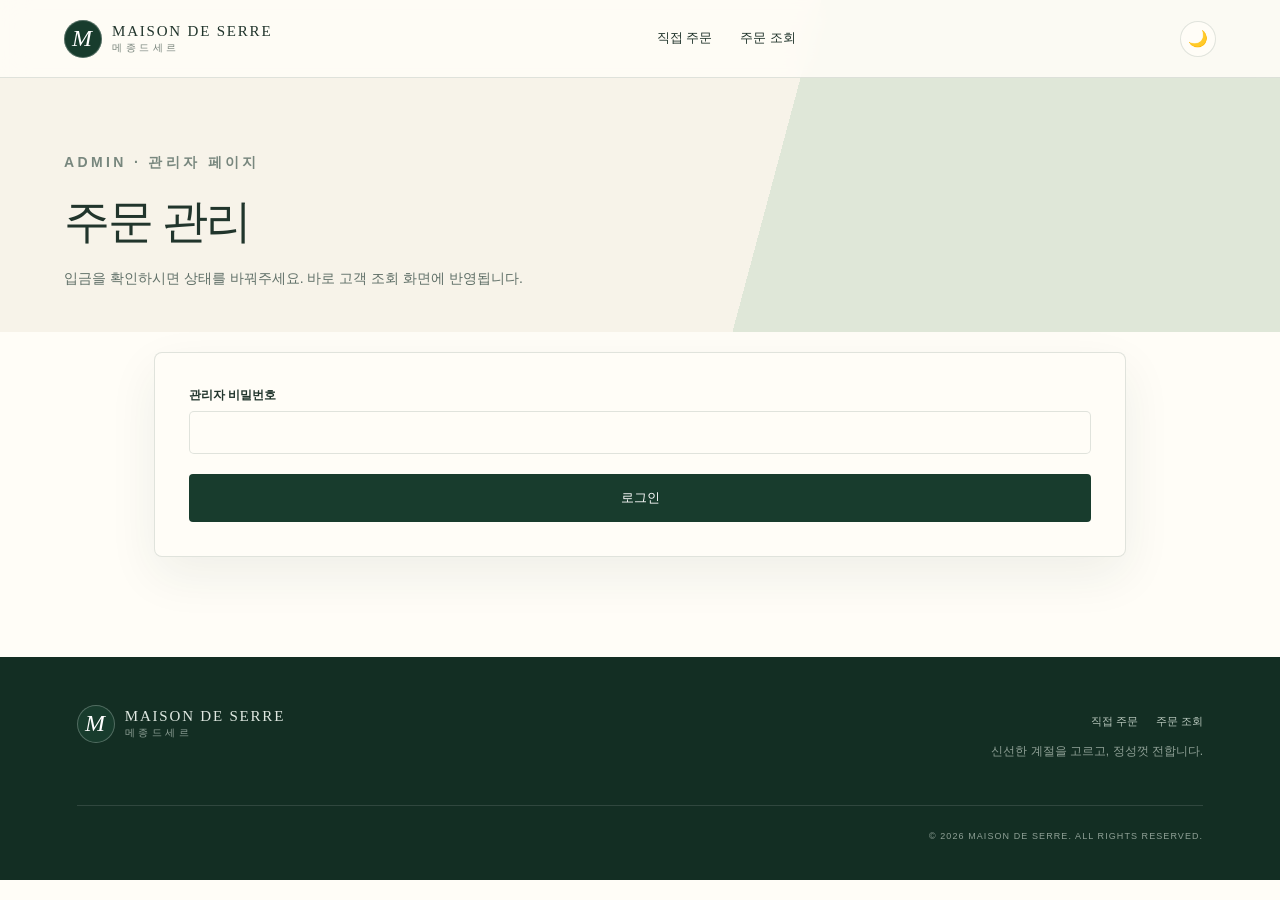
==== admin.html @ 2d1bb1ee "Add a password-gated admin page for managing order status admin.html lists every order (via a new do" ====
<!DOCTYPE html>
<html lang="ko">
<head>
  <meta charset="UTF-8">
  <meta name="viewport" content="width=device-width, initial-scale=1.0">
  <meta name="robots" content="noindex, nofollow">
  <title>관리자 | 메종드세르</title>
  <link rel="icon" href="data:image/svg+xml,%3Csvg xmlns='http://www.w3.org/2000/svg' viewBox='0 0 100 100'%3E%3Ctext y='.9em' font-size='90'%3E%F0%9F%8D%91%3C/text%3E%3C/svg%3E">
  <link rel="stylesheet" href="./assets/site.css">
</head>
<body>
  <header class="header"><a class="brand" href="index.html#top"><span class="brand-mark">M</span><span>MAISON DE SERRE<small>메종드세르</small></span></a><nav><a href="order.html">직접 주문</a><a href="order-status.html">주문 조회</a></nav><div class="header-actions"><button class="theme-toggle" id="themeToggle" type="button" aria-label="다크 모드로 전환">🌙</button></div></header>
  <main>
    <section class="status-hero"><p class="eyebrow">ADMIN · 관리자 페이지</p><h1>주문 관리</h1><p>입금을 확인하시면 상태를 바꿔주세요. 바로 고객 조회 화면에 반영됩니다.</p></section>
    <section class="status-section admin-section">
      <form class="status-lookup" id="loginForm">
        <label>관리자 비밀번호<input type="password" id="adminKeyInput" autocomplete="current-password" required></label>
        <button class="button primary" type="submit">로그인</button>
        <p class="order-note error" id="loginNote" role="status" hidden></p>
      </form>
      <div id="adminPanel" hidden>
        <div class="admin-toolbar">
          <button class="order-address-btn" id="refreshBtn" type="button">새로고침</button>
          <button class="order-address-btn" id="logoutBtn" type="button">로그아웃</button>
        </div>
        <div class="admin-table-wrap">
          <table class="admin-table" id="adminTable">
            <thead>
              <tr><th>접수일시</th><th>이름</th><th>전화번호</th><th>주소</th><th>상품</th><th>개수</th><th>금액</th><th>수정요청</th><th>상태</th></tr>
            </thead>
            <tbody id="adminTableBody"></tbody>
          </table>
        </div>
        <p class="status-empty" id="adminEmpty" hidden>주문 내역이 없습니다.</p>
      </div>
    </section>
  </main>
  <footer><div class="brand footer-brand"><span class="brand-mark">M</span><span>MAISON DE SERRE<small>메종드세르</small></span></div><div class="footer-links"><a href="order.html">직접 주문</a><a href="order-status.html">주문 조회</a></div><p>신선한 계절을 고르고, 정성껏 전합니다.</p><p class="copyright">© 2026 MAISON DE SERRE. ALL RIGHTS RESERVED.</p></footer>
  <script>
    (function(){
      var root=document.documentElement;
      var btn=document.getElementById('themeToggle');
      function apply(t){
        root.setAttribute('data-theme',t);
        btn.textContent=t==='dark'?'☀️':'🌙';
        btn.setAttribute('aria-label',t==='dark'?'라이트 모드로 전환':'다크 모드로 전환');
      }
      var stored=localStorage.getItem('theme');
      apply(stored||(window.matchMedia('(prefers-color-scheme: dark)').matches?'dark':'light'));
      btn.addEventListener('click',function(){
        var next=root.getAttribute('data-theme')==='dark'?'light':'dark';
        apply(next);
        localStorage.setItem('theme',next);
      });
    })();
  </script>
  <script>
    (function(){
      // Same Apps Script Web App URL used in order.html / order-status.html.
      var ORDER_ENDPOINT = 'https://script.google.com/macros/s/AKfycbw3GxiK6mw8ClBBweyKeqZsYfm7SttKzeIUCmV22exVeSqWo-wij96Mv7oxLW0koYdm/exec';
      var STORAGE_KEY = 'maisondeserre_admin_key';
      var STATUS_OPTIONS = ['입금대기','입금확인','취소'];

      var loginForm=document.getElementById('loginForm');
      var adminKeyInput=document.getElementById('adminKeyInput');
      var loginNote=document.getElementById('loginNote');
      var adminPanel=document.getElementById('adminPanel');
      var tableBody=document.getElementById('adminTableBody');
      var emptyMsg=document.getElementById('adminEmpty');
      var refreshBtn=document.getElementById('refreshBtn');
      var logoutBtn=document.getElementById('logoutBtn');

      var adminKey=localStorage.getItem(STORAGE_KEY)||'';

      function won(n){return '₩'+Number(n||0).toLocaleString('ko-KR');}

      function showLogin(message){
        adminPanel.hidden=true;
        loginForm.hidden=false;
        if(message){loginNote.hidden=false;loginNote.textContent=message;}else{loginNote.hidden=true;}
      }

      function showPanel(){
        loginForm.hidden=true;
        adminPanel.hidden=false;
      }

      function buildRow(order){
        var tr=document.createElement('tr');
        [order.timestamp,order.name,order.phone,order.address,order.product,order.quantity+'개',won(order.totalPrice)].forEach(function(text){
          var td=document.createElement('td');
          td.textContent=text;
          tr.appendChild(td);
        });

        var noteTd=document.createElement('td');
        noteTd.className='admin-note';
        noteTd.textContent=order.note||'-';
        tr.appendChild(noteTd);

        var statusTd=document.createElement('td');
        var wrap=document.createElement('div');
        wrap.className='admin-status-cell';
        var select=document.createElement('select');
        STATUS_OPTIONS.forEach(function(s){
          var opt=document.createElement('option');
          opt.value=s;opt.textContent=s;
          if(s===order.status)opt.selected=true;
          select.appendChild(opt);
        });
        var msg=document.createElement('span');
        msg.className='admin-status-msg';

        select.addEventListener('change',function(){
          var newStatus=select.value;
          var previous=order.status;
          select.disabled=true;
          msg.textContent='';
          fetch(ORDER_ENDPOINT,{
            method:'POST',
            headers:{'Content-Type':'text/plain;charset=utf-8'},
            body:JSON.stringify({action:'updateStatus',orderId:order.orderId,status:newStatus,adminKey:adminKey})
          })
            .then(function(res){return res.json().catch(function(){return {ok:res.ok};});})
            .then(function(result){
              if(result&&result.ok!==false){
                order.status=newStatus;
                msg.className='admin-status-msg';
                msg.textContent='변경됨';
              }else{
                select.value=previous;
                msg.className='admin-status-msg error';
                msg.textContent='실패';
              }
            })
            .catch(function(){
              select.value=previous;
              msg.className='admin-status-msg error';
              msg.textContent='실패';
            })
            .finally(function(){select.disabled=false;});
        });

        wrap.appendChild(select);
        wrap.appendChild(msg);
        statusTd.appendChild(wrap);
        tr.appendChild(statusTd);

        return tr;
      }

      function renderOrders(orders){
        tableBody.innerHTML='';
        if(!orders||!orders.length){emptyMsg.hidden=false;return;}
        emptyMsg.hidden=true;
        orders.forEach(function(order){tableBody.appendChild(buildRow(order));});
      }

      function loadOrders(){
        fetch(ORDER_ENDPOINT+'?adminKey='+encodeURIComponent(adminKey))
          .then(function(res){return res.json();})
          .then(function(result){
            if(result&&result.ok){
              localStorage.setItem(STORAGE_KEY,adminKey);
              showPanel();
              renderOrders(result.orders||[]);
            }else{
              localStorage.removeItem(STORAGE_KEY);
              showLogin('비밀번호가 올바르지 않습니다.');
            }
          })
          .catch(function(){
            showLogin('불러오기에 실패했습니다. 잠시 후 다시 시도해주세요.');
          });
      }

      loginForm.addEventListener('submit',function(e){
        e.preventDefault();
        adminKey=adminKeyInput.value.trim();
        if(!adminKey)return;
        loadOrders();
      });

      refreshBtn.addEventListener('click',loadOrders);

      logoutBtn.addEventListener('click',function(){
        adminKey='';
        localStorage.removeItem(STORAGE_KEY);
        adminKeyInput.value='';
        showLogin();
      });

      if(!ORDER_ENDPOINT||ORDER_ENDPOINT.indexOf('REPLACE_WITH')===0){
        showLogin('관리자 페이지 연동이 아직 설정되지 않았습니다.');
        return;
      }

      if(adminKey){
        loadOrders();
      }
    })();
  </script>
</body>
</html>
---- assets/site.css ----
:root{--green:#183c2d;--green-fg:#183c2d;--cream:#f7f3e9;--paper:#fffdf7;--ink:#21352c;--hero-accent:#dfe7d8;--hero-glow:#ffffffa3;--season-bg:#f4f0e5;--contact-bg:#dfe6d9;--border:#183c2d22;color-scheme:light}[data-theme="dark"]{--green:#2f5b44;--green-fg:#8ad1a4;--cream:#20302a;--paper:#15201a;--ink:#e7ede8;--hero-accent:#20302a;--hero-glow:#ffffff12;--season-bg:#1b2a22;--contact-bg:#1e2e26;--border:#8ad1a433;color-scheme:dark}*{box-sizing:border-box}html{scroll-behavior:smooth}body{margin:0;background:var(--paper);color:var(--ink);font-family:"Pretendard","Noto Sans KR",Arial,sans-serif;transition:background-color .3s,color .3s}a{color:inherit;text-decoration:none}.header{height:92px;padding:0 5vw;display:flex;align-items:center;justify-content:space-between;border-bottom:1px solid var(--border);position:absolute;inset:0 0 auto;z-index:10}.brand{display:flex;align-items:center;gap:12px;font:15px Georgia,serif;letter-spacing:.12em}.brand small{display:block;font:500 10px/1.5 Arial;letter-spacing:.35em;color:#758279}.brand-mark{width:42px;height:42px;border:1px solid var(--green-fg);border-radius:50%;display:grid;place-items:center;font:italic 24px Georgia}.header nav{display:flex;gap:38px;font-size:13px}.header nav a{border-bottom:1px solid transparent;padding:10px 0}.header nav a:hover{border-color:var(--green-fg)}.header-actions{display:flex;align-items:center;gap:18px}.nav-cta{border:1px solid var(--green-fg);padding:12px 22px;font-size:12px}.theme-toggle{width:40px;height:40px;border:1px solid var(--green-fg);border-radius:50%;background:transparent;display:grid;place-items:center;font-size:16px;line-height:1;cursor:pointer;color:var(--ink);transition:transform .25s}.theme-toggle:hover{transform:rotate(15deg)}.hero{min-height:780px;padding:150px 5vw 70px;display:grid;grid-template-columns:1.08fr .92fr;background:linear-gradient(100deg,var(--cream) 0 59%,var(--hero-accent) 59%)}.hero-copy{align-self:center;padding-left:5vw;max-width:700px}.eyebrow{font-size:11px;letter-spacing:.24em;font-weight:700;color:#78877e}.hero h1{font:500 clamp(38px,4.2vw,62px)/1.18 Georgia,"Noto Serif KR",serif;letter-spacing:-.055em;margin:23px 0 28px}@media(min-width:901px){.hero h1{white-space:nowrap}}.hero h1 em{color:var(--green-fg);font-weight:400}.hero-desc{font-size:16px;line-height:1.85;color:#607068;max-width:540px}.hero-actions{display:flex;align-items:flex-start;gap:28px;margin-top:40px}.cta-group{display:flex;flex-direction:column;gap:9px}.cta-caption{margin:0;font-family:'Gaegu',cursive;font-size:14px;color:#e2703a;display:inline-flex;align-items:center;gap:5px}.cta-arrow{display:inline-block;animation:cta-nudge 1.1s ease-in-out infinite}@keyframes cta-nudge{0%,100%{transform:translateY(0)}50%{transform:translateY(-5px)}}.button{display:inline-flex;align-items:center;justify-content:center;gap:45px;padding:17px 24px;font-size:13px;transition:.25s}.button:hover{transform:translateY(-2px)}.primary{background:var(--green);color:white}.secondary{background:transparent;border:1px solid var(--green-fg);color:var(--ink)}.text-link{font-size:13px;border-bottom:1px solid #9aaa9f;padding:10px 0}.trust-row{display:flex;gap:28px;margin-top:50px;font-size:12px;color:#718078}.hero-visual{position:relative;overflow:hidden;margin:-58px 0 -70px;min-height:708px;background:radial-gradient(circle at 50% 48%,var(--hero-glow),transparent 52%)}.sun{width:360px;height:360px;border-radius:50%;background:#f4e5c7;position:absolute;left:50%;top:49%;transform:translate(-50%,-50%)}.leaf{position:absolute;width:170px;height:310px;background:#55795f;border-radius:100% 0 100% 0;transform:rotate(34deg);box-shadow:inset -20px -20px #00000014}.leaf-one{left:20%;top:19%}.fruit{position:absolute;filter:drop-shadow(0 20px 20px #283e2e2e);user-select:none;z-index:2}.fruit-one{font-size:190px;left:18%;top:35%;animation:float-a 5s ease-in-out infinite}.fruit-two{font-size:150px;right:12%;top:27%;animation:float-b 6s ease-in-out infinite .4s}@keyframes float-a{0%,100%{transform:translateY(0) rotate(-10deg) scale(1)}50%{transform:translateY(-18px) rotate(-5deg) scale(1.04)}}@keyframes float-b{0%,100%{transform:translateY(0) rotate(13deg) scale(1)}50%{transform:translateY(-14px) rotate(18deg) scale(1.04)}}@media(prefers-reduced-motion:reduce){.fruit{animation:none}}.stamp{position:absolute;right:5%;top:13%;width:105px;height:105px;border:1px solid var(--green-fg);border-radius:50%;display:grid;place-content:center;text-align:center;font:10px/1.45 Arial;letter-spacing:.18em;transform:rotate(9deg)}.stamp strong{font:17px Georgia;letter-spacing:.04em}.visual-note{position:absolute;left:8%;bottom:7%;font:italic 18px/1.5 Georgia;color:var(--green-fg)}.story{padding:120px 10vw;display:grid;grid-template-columns:.6fr 1.35fr .75fr;gap:7vw;align-items:start}.section-label{font-size:10px;letter-spacing:.2em;color:#829087;border-top:1px solid #ccd2cc;padding-top:15px}.story h2,.promise h2,.season h2,.contact h2{font:500 clamp(34px,3.4vw,52px)/1.35 Georgia,"Noto Serif KR",serif;letter-spacing:-.04em;margin:0}.story-copy p{max-width:600px;line-height:2;color:#68776f;font-size:14px;margin-top:30px}.story blockquote{font:italic 24px/1.6 Georgia,"Noto Serif KR",serif;color:#819080;margin:54px 0 0;border-left:1px solid #b9c3b9;padding-left:25px}.promise{background:var(--green);color:#edf3ed;padding:105px 10vw;display:grid;grid-template-columns:.65fr 1.35fr;gap:8vw}.promise .eyebrow{color:#a8bbad}.promise-intro h2{margin-top:18px}.promise-grid{display:grid;grid-template-columns:repeat(3,1fr);border-top:1px solid #ffffff40}.promise-grid article{padding:25px 26px 5px;border-right:1px solid #ffffff29}.promise-grid article:last-child{border:0}.promise-grid article>span{font:11px Georgia;color:#a4b6a9}.promise-icon{font:42px Georgia;color:#d5bb87;margin:48px 0 24px}.promise h3{font:500 20px Georgia,"Noto Serif KR",serif}.promise-grid p{font-size:13px;line-height:1.8;color:#b9c8be}.season{padding:120px 10vw;background:var(--season-bg)}.season-head{display:flex;align-items:end;justify-content:space-between;margin-bottom:55px}.season-head h2{margin-top:15px}.season-head>p{max-width:350px;color:#718078;font-size:14px;line-height:1.8}.product-grid{display:grid;grid-template-columns:repeat(3,1fr);gap:20px}.product{height:420px;padding:42px;position:relative;overflow:hidden;display:flex;flex-direction:column;justify-content:flex-end;background:#e6dbc6}.product:nth-child(2){background:#cfd9c9}.product:nth-child(3){background:#ead9bf}.product-icon{position:absolute;inset:25px 0 auto;text-align:center;font-size:160px;filter:drop-shadow(0 18px 12px #322d1e26);transition:.35s}.product:hover .product-icon{transform:scale(1.07) rotate(3deg)}.product-photo{position:absolute;inset:0;width:100%;height:100%;object-fit:cover;z-index:0;transition:.35s}.product:hover .product-photo{transform:scale(1.05)}.product.has-photo{background:#22301f}.product.has-photo::before{content:'';position:absolute;inset:0;background:linear-gradient(180deg,#00000005 30%,#000000a6 100%);z-index:1}.product.has-photo .product-icon{display:none}.product.has-photo>*:not(.product-photo):not(.product-icon){position:relative;z-index:2}.product.has-photo h3,.product.has-photo p,.product.has-photo>span{color:#fff;text-shadow:0 2px 12px #00000070}.product span{font-size:9px;letter-spacing:.2em}.product-title-row{display:flex;align-items:baseline;gap:10px;flex-wrap:wrap;margin:10px 0 7px}.product-title-row h3{font:500 27px Georgia,"Noto Serif KR",serif;margin:0}.product-price{font-size:12px;font-weight:700;color:#3f5348;background:#ffffffb0;padding:4px 10px;border-radius:20px;white-space:nowrap}.product p{margin:0;font-size:12px;color:#5e6e65}.season+.season{padding-top:0}.contact{text-align:center;background:var(--contact-bg);padding:110px 20px}.contact h2{margin:18px auto 38px;font-size:clamp(20px,2.2vw,28px);max-width:640px}.light{background:var(--paper);box-shadow:0 10px 30px #22402e14}.contact-form{max-width:560px;margin:0 auto;display:flex;flex-direction:column;gap:14px}.form-row{display:flex;gap:14px}.contact-form input,.contact-form textarea{width:100%;border:1px solid var(--border);background:var(--paper);color:var(--ink);padding:14px 16px;font:13px/1.6 inherit;border-radius:2px}.contact-form textarea{resize:vertical}.contact-form input:focus,.contact-form textarea:focus{outline:1px solid var(--green-fg)}.contact-form button{align-self:center;margin-top:6px;border:none;cursor:pointer}.form-note{font-size:13px;color:var(--green-fg)}.comments{padding:100px 10vw 120px;background:var(--paper)}.comments h2{margin:15px 0 40px}.ticker{position:absolute;top:92px;left:0;right:0;height:40px;background:var(--green);overflow:hidden;z-index:9;display:flex;align-items:center;border-bottom:1px solid #ffffff22}.ticker-track{display:flex;align-items:center;gap:50px;white-space:nowrap;padding-left:100%;animation:ticker-scroll 28s linear infinite}.ticker:hover .ticker-track{animation-play-state:paused}.ticker-loading{color:#cddcd0;font-size:12px}.ticker-item{display:inline-flex;align-items:center;gap:9px;font-size:12px;color:#fff}.ticker-item .tk-name{color:#cddcd0;letter-spacing:.02em}.ticker-item .tk-price{font-weight:700}.ticker-item .tk-trend{font-size:10px}.ticker-item .tk-trend.up{color:#ff9d7a}.ticker-item .tk-trend.down{color:#9fd6ff}@keyframes ticker-scroll{from{transform:translateX(0)}to{transform:translateX(-100%)}}footer{background:#132e23;color:#dfe8e1;padding:60px 6vw 35px;display:grid;grid-template-columns:1fr 1fr;align-items:end}footer .brand-mark{border-color:#dfe8e1}.footer-brand small{color:#91a399}footer>p{font-size:12px;color:#8fa096;text-align:right}.copyright{grid-column:1/-1;border-top:1px solid #ffffff1f;padding-top:25px;margin-top:45px;font-size:9px;letter-spacing:.12em}
/* 2026 visual refresh */
:root{--sage:#6f8f75;--peach:#ef9c78;--yellow:#f2c86b;--soft:#eef1e7;--shadow:0 18px 50px #17352712}
body{overflow-x:hidden;word-break:keep-all}section{scroll-margin-top:110px}a:focus-visible,button:focus-visible,input:focus-visible,textarea:focus-visible{outline:3px solid var(--peach);outline-offset:3px}.header{height:78px;padding:0 clamp(22px,5vw,72px);background:color-mix(in srgb,var(--paper) 86%,transparent);backdrop-filter:blur(14px);position:fixed}.brand{gap:10px}.brand-mark{width:38px;height:38px;background:var(--green);color:#fff;border:0;box-shadow:inset 0 0 0 1px #ffffff40}.header nav{gap:28px}.nav-cta{padding:10px 17px;border-radius:999px}.theme-toggle{width:36px;height:36px;border-color:var(--border);background:var(--paper)}
.ticker{top:78px;height:34px}.hero{min-height:680px;padding:145px clamp(22px,5vw,72px) 58px;grid-template-columns:1.03fr .97fr;background:linear-gradient(105deg,var(--cream) 0 60%,var(--hero-accent) 60%)}.hero-copy{padding-left:clamp(0px,4vw,58px)}.hero h1{margin:18px 0 22px;line-height:1.13}.hero-desc{line-height:1.75;max-width:490px}.hero-actions{display:grid;grid-template-columns:1fr 1fr;gap:10px;margin-top:30px;max-width:480px}.hero-actions .shop-primary{grid-column:1/-1}.hero-actions .button{gap:16px;justify-content:space-between;text-align:left}.button{gap:26px;padding:15px 20px;border-radius:4px}.text-link{margin-left:8px}.trust-row{gap:12px;margin-top:24px;flex-wrap:wrap}.trust-row span{padding:7px 11px;border:1px solid var(--border);border-radius:999px;background:color-mix(in srgb,var(--paper) 55%,transparent)}
.hero-visual{margin:-33px 0 -58px;min-height:590px;overflow:hidden;display:grid;place-items:center}.hero-art{width:min(100%,720px);height:100%;object-fit:cover;object-position:center;mix-blend-mode:multiply;filter:saturate(.88) contrast(.98);display:block}
.story{padding:88px 10vw 70px;grid-template-columns:.45fr 1.45fr .75fr;gap:5vw}.story-copy p{line-height:1.85;margin-top:22px}.story blockquote{margin-top:38px;font-size:21px}.farm-feature{padding:0 10vw 88px;background:var(--paper)}.farm-frame{position:relative;min-height:410px;overflow:hidden;border-radius:7px;box-shadow:var(--shadow)}.farm-frame img{position:absolute;inset:0;width:100%;height:100%;object-fit:cover}.farm-caption{position:absolute;left:28px;bottom:26px;max-width:360px;padding:20px 22px;background:color-mix(in srgb,var(--paper) 90%,transparent);backdrop-filter:blur(12px);border-radius:5px}.farm-caption span{font-size:9px;letter-spacing:.2em;color:var(--sage)}.farm-caption p{margin:8px 0 0;font:500 18px/1.55 Georgia,"Noto Serif KR",serif}.promise{padding:82px 10vw;gap:6vw}.promise-grid article{padding:22px 24px 8px}.promise-icon{width:54px;height:54px;margin:30px 0 20px;display:grid;place-items:center;border-radius:18px;background:#ffffff12;font-size:28px;color:#f5d89e}.promise h3{margin:0 0 12px}
.process{padding:88px 10vw;background:var(--paper)}.process-head{display:grid;grid-template-columns:.65fr 1.35fr;gap:6vw;align-items:end;margin-bottom:42px}.process-head h2,.faq h2{font:500 clamp(34px,3.4vw,50px)/1.3 Georgia,"Noto Serif KR",serif;letter-spacing:-.04em;margin:15px 0 0}.process-head>p{max-width:480px;margin:0;color:#68776f;font-size:14px;line-height:1.8}.process-track{display:grid;grid-template-columns:repeat(4,1fr);border-top:1px solid var(--green-fg);counter-reset:process}.process-step{position:relative;padding:30px 28px 6px 0;border-right:1px solid var(--border);counter-increment:process}.process-step:not(:first-child){padding-left:28px}.process-step:last-child{border-right:0}.process-step::before{content:'0' counter(process);display:block;margin-bottom:48px;font:11px/1 Georgia;color:var(--green-fg);letter-spacing:.12em}.process-step::after{content:'';position:absolute;top:-5px;left:0;width:9px;height:9px;border-radius:50%;background:var(--paper);border:2px solid var(--green-fg)}.process-step:not(:first-child)::after{left:28px}.process-step h3{font:500 19px/1.4 Georgia,"Noto Serif KR",serif;margin:0 0 10px}.process-step p{font-size:12px;line-height:1.75;color:#718078;margin:0}.process-meta{display:inline-flex;margin-top:18px;padding:6px 9px;border-radius:99px;background:var(--soft);color:#53685c;font-size:9px;letter-spacing:.08em}
.season{padding:86px 10vw}.season-head{margin-bottom:34px}.season-head>p{margin:0}.product-grid{gap:16px}.product{height:360px;padding:30px;border-radius:6px;box-shadow:0 1px 0 #ffffff70 inset}.product-icon{inset:26px 0 auto;font-size:130px}.product-title-row h3{font-size:24px}.season+.season{padding-top:0}.faq{padding:88px 10vw;background:var(--cream);display:grid;grid-template-columns:.65fr 1.35fr;gap:7vw}.faq-intro p:last-child{max-width:330px;color:#68776f;font-size:13px;line-height:1.8;margin-top:22px}.faq-list{border-top:1px solid var(--green-fg)}.faq details{border-bottom:1px solid var(--border)}.faq summary{position:relative;list-style:none;cursor:pointer;padding:22px 48px 22px 0;font-size:15px;font-weight:600}.faq summary::-webkit-details-marker{display:none}.faq summary::after{content:'＋';position:absolute;right:4px;top:20px;font-size:18px;font-weight:300;transition:transform .2s}.faq details[open] summary::after{transform:rotate(45deg)}.faq details p{margin:-5px 50px 22px 0;color:#68776f;font-size:13px;line-height:1.8}.faq-cta{display:inline-flex;margin-top:24px;font-size:12px;border-bottom:1px solid var(--green-fg);padding-bottom:5px}.comments{padding:78px 10vw 88px}.comments h2{margin:12px 0 32px;font:500 clamp(25px,3vw,38px)/1.35 Georgia,"Noto Serif KR",serif}.contact{padding:82px 20px}.contact h2{margin:14px auto 30px}.contact-form input,.contact-form textarea{border-radius:5px}.contact-form button{border-radius:4px}footer{padding:48px 6vw 30px}.footer-links{display:flex;justify-content:flex-end;gap:18px;grid-column:2;font-size:11px;color:#b7c6bc;margin-bottom:14px}footer>p:not(.copyright){grid-column:2;margin:0;text-align:right}
@media(prefers-reduced-motion:reduce){html{scroll-behavior:auto}.ticker-track,.cta-arrow{animation:none}.button,.product-icon,.product-photo{transition:none}}
@media(max-width:1000px){.header nav{display:none}.hero{grid-template-columns:1fr 42%}.hero-copy{padding-left:0}.hero h1{font-size:clamp(38px,5vw,54px)}.hero-actions .text-link{display:none}.story{grid-template-columns:.35fr 1.4fr}.story blockquote{display:none}.promise{grid-template-columns:1fr}.promise-intro h2 br{display:none}.process-head,.faq{grid-template-columns:1fr}.process-track{grid-template-columns:repeat(2,1fr)}.process-step:nth-child(2){border-right:0}.process-step:nth-child(n+3){border-top:1px solid var(--border)}.faq{gap:38px}}
@media(max-width:720px){.header{height:68px;padding:0 18px}.brand{font-size:12px}.brand small{font-size:8px}.brand-mark{width:34px;height:34px}.nav-cta{display:none}.header-actions{gap:8px}.ticker{top:68px;height:32px}.hero{min-height:auto;padding:128px 20px 38px;display:flex;flex-direction:column;background:linear-gradient(180deg,var(--cream) 0 67%,var(--hero-accent) 67%)}.hero h1{font-size:clamp(36px,11vw,48px);letter-spacing:-.06em}.hero-desc{font-size:14px}.hero-actions{display:grid;grid-template-columns:1fr 1fr;width:100%;max-width:none}.hero-actions .button{width:100%;padding:14px 13px;gap:8px;font-size:12px}.trust-row{margin-top:20px;gap:7px}.trust-row span{font-size:11px;padding:6px 9px}.hero-visual{order:-1;margin:0 0 18px;min-height:245px;border-radius:8px}.hero-art{width:100%;height:245px;object-position:center 58%}.story{padding:62px 20px 48px;display:block}.section-label{margin-bottom:22px}.story h2,.promise h2,.season h2{font-size:32px}.story-copy p{font-size:14px}.farm-feature{padding:0 20px 62px}.farm-frame{min-height:370px}.farm-frame img{object-position:62% center}.farm-caption{left:12px;right:12px;bottom:12px;padding:16px}.farm-caption p{font-size:16px}.promise{padding:62px 20px}.promise-grid{grid-template-columns:1fr;margin-top:8px}.promise-grid article{display:grid;grid-template-columns:48px 1fr;column-gap:16px;padding:20px 0;border-right:0;border-bottom:1px solid #ffffff25}.promise-grid article>span{grid-column:1/-1}.promise-icon{grid-row:2/4;width:46px;height:46px;margin:10px 0 0;font-size:23px}.promise h3{margin:10px 0 5px}.promise-grid p{margin:0}.process{padding:62px 20px}.process-head{display:block;margin-bottom:30px}.process-head>p{margin-top:16px}.process-head h2,.faq h2{font-size:32px}.process-track{grid-template-columns:1fr}.process-step,.process-step:not(:first-child){padding:22px 0;border-right:0;border-top:1px solid var(--border)}.process-step:first-child{border-top:0}.process-step::before{margin-bottom:18px}.process-step:not(:first-child)::after{left:0}.season{padding:62px 20px}.season+.season{padding-top:0}.season-head{display:block;margin-bottom:26px}.season-head>p{margin-top:13px}.product-grid{display:flex;overflow-x:auto;scroll-snap-type:x mandatory;padding-bottom:10px;margin-right:-20px;scrollbar-width:none}.product{min-width:82vw;height:330px;scroll-snap-align:start}.faq{padding:62px 20px;gap:28px}.faq summary{font-size:14px}.comments{padding:62px 20px}.contact{padding:62px 20px}.form-row{flex-direction:column}footer{display:block;text-align:center}footer .brand{justify-content:center}footer>p{text-align:center}.footer-links{justify-content:center;margin:25px 0}.copyright{margin-top:28px}}
/* order tab (always visible, unlike .nav-cta which hides under 720px) */
.order-cta{border:1px solid var(--green-fg);padding:10px 17px;border-radius:999px;font-size:12px;background:var(--peach);color:#2a1c12;border-color:var(--peach);font-weight:600}
@media(max-width:720px){.order-cta{padding:8px 13px;font-size:11px}}
/* order page */
.order-hero{padding:150px clamp(22px,5vw,72px) 40px;background:linear-gradient(105deg,var(--cream) 0 60%,var(--hero-accent) 60%)}
.order-hero .eyebrow{color:#78877e}
.order-hero h1{font:500 clamp(30px,3.6vw,46px)/1.3 Georgia,"Noto Serif KR",serif;letter-spacing:-.04em;margin:16px 0 14px}
.order-hero p{font-size:14px;line-height:1.85;color:#607068;max-width:560px;margin:0}
.order-section{padding:20px clamp(22px,5vw,72px) 100px;display:grid;grid-template-columns:1.05fr .95fr;gap:6vw;align-items:start}
.order-form{background:var(--paper);border:1px solid var(--border);border-radius:8px;padding:34px;box-shadow:var(--shadow);display:flex;flex-direction:column;gap:16px}
.order-form label{font-size:12px;font-weight:600;color:var(--ink);display:flex;flex-direction:column;gap:7px}
.order-form input,.order-form select{width:100%;border:1px solid var(--border);background:var(--paper);color:var(--ink);padding:13px 14px;font:13px/1.6 inherit;border-radius:5px}
.order-form input:focus,.order-form select:focus{outline:1px solid var(--green-fg)}
.order-form input[readonly]{background:var(--soft);color:#607068;cursor:default}
.order-address-group{display:flex;gap:10px}
.order-address-group input{flex:1;min-width:0}
.order-address-btn{flex:none;border:1px solid var(--green-fg);background:transparent;color:var(--ink);padding:0 18px;border-radius:5px;font-size:12px;cursor:pointer;white-space:nowrap;transition:.2s}
.order-address-btn:hover{background:var(--green);color:#fff}
.order-form select{appearance:none;background-image:url("data:image/svg+xml,%3Csvg xmlns='http://www.w3.org/2000/svg' viewBox='0 0 20 20' fill='%23607068'%3E%3Cpath d='M5.5 7.5l4.5 4.5 4.5-4.5' stroke='%23607068' stroke-width='1.4' fill='none' stroke-linecap='round' stroke-linejoin='round'/%3E%3C/svg%3E");background-repeat:no-repeat;background-position:right 14px center}
.order-row{display:flex;gap:14px}
.order-row .qty{max-width:140px}
.order-summary-line{display:flex;justify-content:space-between;align-items:baseline;padding:14px 16px;background:var(--soft);border-radius:5px;font-size:13px;color:#53685c}
.order-summary-line strong{font-size:17px;color:var(--ink)}
.order-deposit{border:1px solid var(--border);border-radius:6px;padding:16px 18px;background:var(--soft);display:flex;flex-direction:column;gap:8px}
.order-deposit-label{margin:0;font-size:11px;letter-spacing:.08em;color:#78877e}
.order-deposit-account{margin:0;font-size:15px;font-weight:700;color:var(--ink)}
.order-deposit-amount{display:flex;justify-content:space-between;align-items:baseline;font-size:13px;color:#53685c}
.order-deposit-amount strong{font-size:17px;color:var(--ink)}
.order-deposit-note{margin:0;font-size:12px;line-height:1.7;color:var(--green-fg)}
.order-deposit-confirmed{background:color-mix(in srgb,var(--green) 12%,var(--paper));border-color:var(--green-fg)}
.order-deposit-confirmed .order-deposit-label{color:var(--green-fg);font-size:13px;font-weight:700}
.order-deposit-cancelled{background:#c0503a14;border-color:#c0503a55}
.order-deposit-cancelled .order-deposit-label{color:#c0503a;font-size:13px;font-weight:700}
.order-deposit-cancelled .order-deposit-note{color:#c0503a}
.order-form button{margin-top:4px;border:none;cursor:pointer;border-radius:4px}
.order-form button:disabled{opacity:.55;cursor:not-allowed}
.order-note{font-size:12px;line-height:1.7;color:var(--green-fg)}
.order-note.error{color:#c0503a}
.order-aside{position:sticky;top:120px;display:flex;flex-direction:column;gap:22px}
.order-aside h2{font:500 22px/1.4 Georgia,"Noto Serif KR",serif;margin:0}
.order-guide{border-top:1px solid var(--green-fg);padding-top:18px;display:flex;flex-direction:column;gap:14px}
.order-guide-item{display:flex;gap:12px;font-size:13px;line-height:1.75;color:#68776f}
.order-guide-item span{flex:none;font:11px Georgia;color:var(--green-fg);border:1px solid var(--green-fg);width:22px;height:22px;border-radius:50%;display:grid;place-items:center}
.order-price-note{font-size:11px;color:#829087;line-height:1.7}
@media(max-width:1000px){.order-section{grid-template-columns:1fr;gap:40px}.order-aside{position:static}}
.status-hero{padding:150px clamp(22px,5vw,72px) 40px;background:linear-gradient(105deg,var(--cream) 0 60%,var(--hero-accent) 60%)}
.status-hero .eyebrow{color:#78877e}
.status-hero h1{font:500 clamp(30px,3.6vw,46px)/1.3 Georgia,"Noto Serif KR",serif;letter-spacing:-.04em;margin:16px 0 14px}
.status-hero p{font-size:14px;line-height:1.85;color:#607068;max-width:560px;margin:0}
.status-section{padding:20px clamp(22px,5vw,72px) 100px;max-width:680px;margin:0 auto;display:flex;flex-direction:column;gap:24px}
.status-lookup{background:var(--paper);border:1px solid var(--border);border-radius:8px;padding:34px;box-shadow:var(--shadow);display:flex;flex-direction:column;gap:16px}
.status-lookup label{font-size:12px;font-weight:600;color:var(--ink);display:flex;flex-direction:column;gap:7px}
.status-lookup input{width:100%;border:1px solid var(--border);background:var(--paper);color:var(--ink);padding:13px 14px;font:13px/1.6 inherit;border-radius:5px}
.status-lookup input:focus{outline:1px solid var(--green-fg)}
.status-lookup button{margin-top:4px;border:none;cursor:pointer;border-radius:4px}
.status-card{background:var(--paper);border:1px solid var(--border);border-radius:8px;padding:28px;box-shadow:var(--shadow);display:flex;flex-direction:column;gap:18px}
.status-card dl{display:grid;grid-template-columns:auto 1fr;gap:9px 18px;margin:0;font-size:13px}
.status-card dt{color:#78877e}
.status-card dd{margin:0;color:var(--ink);font-weight:600;word-break:break-all}
.status-note{display:flex;flex-direction:column;gap:10px;border-top:1px solid var(--border);padding-top:16px}
.status-note>label{font-size:12px;font-weight:600;color:var(--ink)}
.status-note textarea{width:100%;border:1px solid var(--border);background:var(--paper);color:var(--ink);padding:12px 14px;font:13px/1.6 inherit;border-radius:5px;resize:vertical;min-height:70px}
.status-note textarea:focus{outline:1px solid var(--green-fg)}
.status-note button{align-self:flex-start;border:none;cursor:pointer;border-radius:4px}
.status-note button:disabled{opacity:.55;cursor:not-allowed}
.status-empty{font-size:13px;color:#68776f;text-align:center;padding:20px 0}
@media(max-width:720px){.status-hero{padding:118px 20px 30px}.status-section{padding:16px 20px 70px}.status-lookup,.status-card{padding:22px}}
.admin-section{max-width:1100px}
.admin-toolbar{display:flex;gap:10px;margin-bottom:16px}
.admin-table-wrap{overflow-x:auto;border:1px solid var(--border);border-radius:8px;background:var(--paper)}
.admin-table{width:100%;border-collapse:collapse;font-size:12px;white-space:nowrap}
.admin-table th,.admin-table td{padding:10px 12px;border-bottom:1px solid var(--border);text-align:left}
.admin-table th{background:var(--soft);font-weight:700;color:#53685c}
.admin-table td.admin-note{white-space:normal;max-width:220px;color:#78877e}
.admin-table select{border:1px solid var(--border);background:var(--paper);color:var(--ink);padding:6px 8px;border-radius:4px;font:12px inherit}
.admin-status-cell{display:flex;align-items:center;gap:8px}
.admin-status-msg{font-size:11px;color:var(--green-fg)}
.admin-status-msg.error{color:#c0503a}
@media(max-width:720px){.order-hero{padding:118px 20px 30px}.order-section{padding:16px 20px 70px}.order-form{padding:22px}.order-row{flex-direction:column}.order-row .qty{max-width:none}}
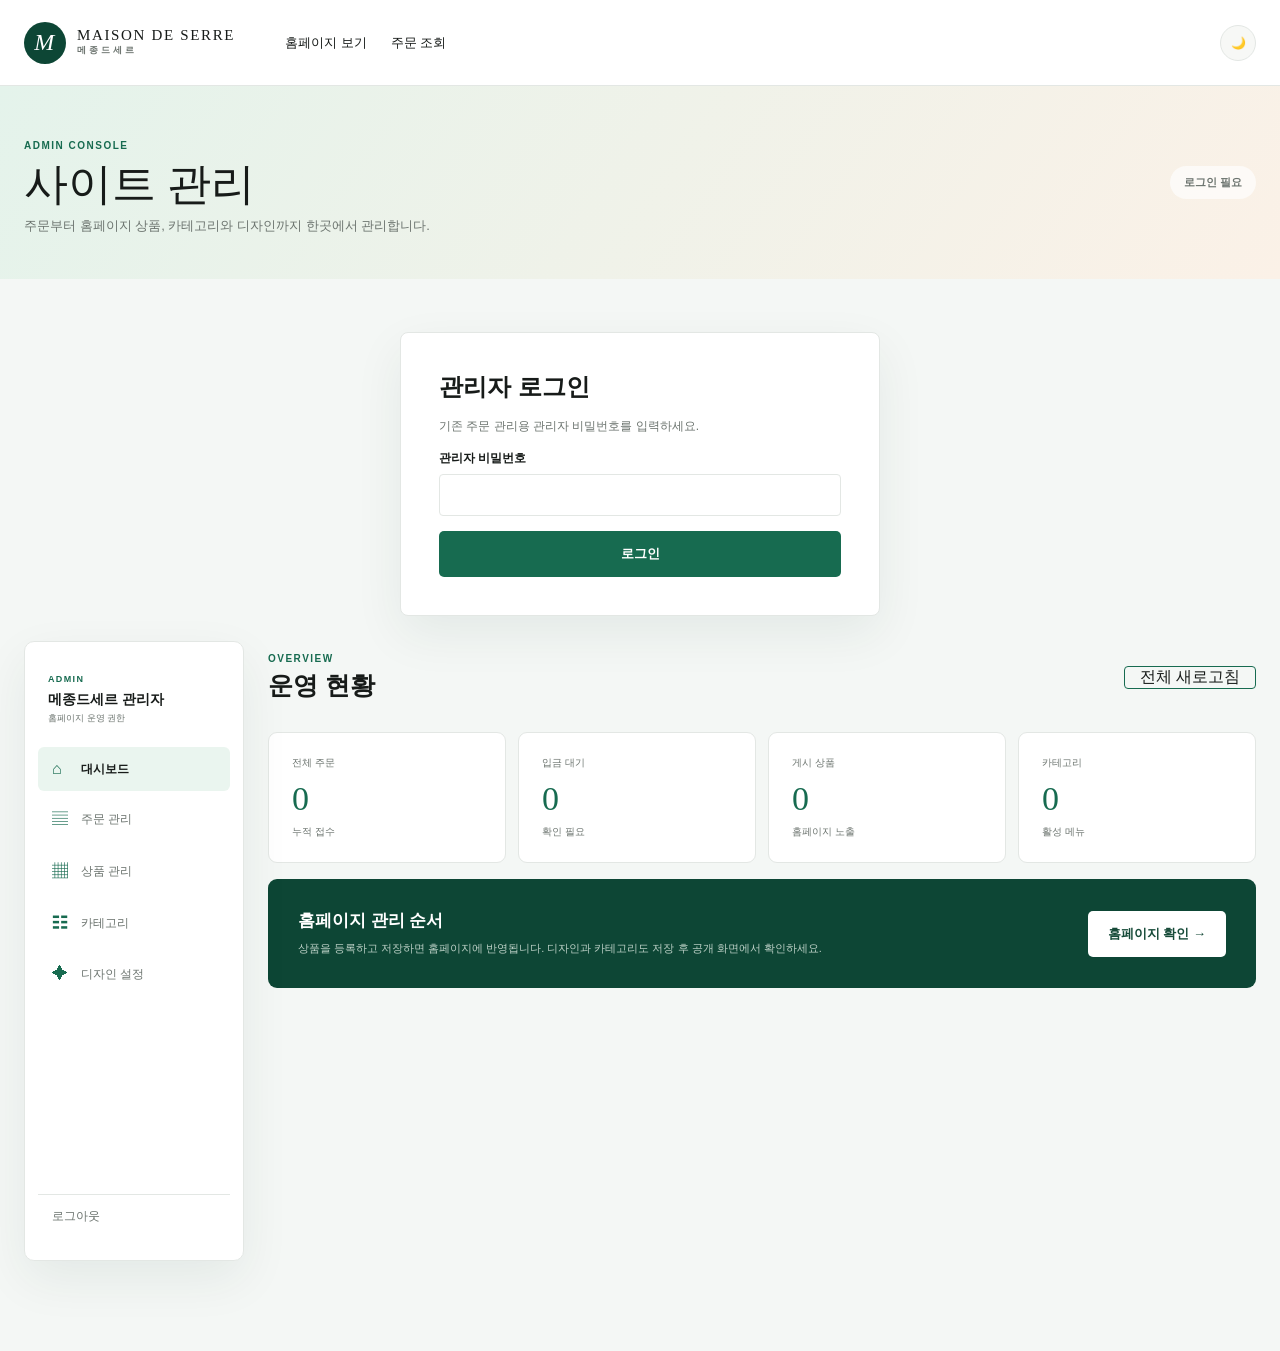
==== commit aa31301c: "feat: add integrated site admin console" ====
--- a/admin.html
+++ b/admin.html
@@ -1,204 +1,24 @@
 <!DOCTYPE html>
 <html lang="ko">
 <head>
-  <meta charset="UTF-8">
-  <meta name="viewport" content="width=device-width, initial-scale=1.0">
-  <meta name="robots" content="noindex, nofollow">
-  <title>관리자 | 메종드세르</title>
-  <link rel="icon" href="data:image/svg+xml,%3Csvg xmlns='http://www.w3.org/2000/svg' viewBox='0 0 100 100'%3E%3Ctext y='.9em' font-size='90'%3E%F0%9F%8D%91%3C/text%3E%3C/svg%3E">
-  <link rel="stylesheet" href="./assets/site.css">
+  <meta charset="UTF-8"><meta name="viewport" content="width=device-width,initial-scale=1"><meta name="robots" content="noindex,nofollow">
+  <title>사이트 관리 | 메종드세르</title><link rel="stylesheet" href="./assets/site.css">
 </head>
-<body>
-  <header class="header"><a class="brand" href="index.html#top"><span class="brand-mark">M</span><span>MAISON DE SERRE<small>메종드세르</small></span></a><nav><a href="order.html">직접 주문</a><a href="order-status.html">주문 조회</a></nav><div class="header-actions"><button class="theme-toggle" id="themeToggle" type="button" aria-label="다크 모드로 전환">🌙</button></div></header>
-  <main>
-    <section class="status-hero"><p class="eyebrow">ADMIN · 관리자 페이지</p><h1>주문 관리</h1><p>입금을 확인하시면 상태를 바꿔주세요. 바로 고객 조회 화면에 반영됩니다.</p></section>
-    <section class="status-section admin-section">
-      <form class="status-lookup" id="loginForm">
-        <label>관리자 비밀번호<input type="password" id="adminKeyInput" autocomplete="current-password" required></label>
-        <button class="button primary" type="submit">로그인</button>
-        <p class="order-note error" id="loginNote" role="status" hidden></p>
-      </form>
+<body class="admin-page">
+  <header class="header"><a class="brand" href="index.html#top"><span class="brand-mark">M</span><span>MAISON DE SERRE<small>메종드세르</small></span></a><nav><a href="index.html" target="_blank">홈페이지 보기</a><a href="order-status.html">주문 조회</a></nav><div class="header-actions"><button class="theme-toggle" id="themeToggle" type="button" aria-label="다크 모드로 전환">🌙</button></div></header>
+  <main><section class="admin-hero"><div><p class="eyebrow">ADMIN CONSOLE</p><h1>사이트 관리</h1><p>주문부터 홈페이지 상품, 카테고리와 디자인까지 한곳에서 관리합니다.</p></div><span class="admin-connection" id="connectionBadge">로그인 필요</span></section>
+    <section class="admin-shell">
+      <form class="status-lookup admin-login" id="loginForm"><h2>관리자 로그인</h2><p>기존 주문 관리용 관리자 비밀번호를 입력하세요.</p><label>관리자 비밀번호<input type="password" id="adminKeyInput" autocomplete="current-password" required></label><button class="button primary" type="submit">로그인</button><p class="order-note error" id="loginNote" role="status" hidden></p></form>
       <div id="adminPanel" hidden>
-        <div class="admin-toolbar">
-          <button class="order-address-btn" id="refreshBtn" type="button">새로고침</button>
-          <button class="order-address-btn" id="logoutBtn" type="button">로그아웃</button>
+        <aside class="admin-sidebar"><div class="admin-user"><span>ADMIN</span><strong>메종드세르 관리자</strong><small>홈페이지 운영 권한</small></div><nav class="admin-tabs" aria-label="관리 메뉴"><button class="active" type="button" data-tab="dashboard"><span>⌂</span>대시보드</button><button type="button" data-tab="orders"><span>▤</span>주문 관리</button><button type="button" data-tab="products"><span>▦</span>상품 관리</button><button type="button" data-tab="categories"><span>☷</span>카테고리</button><button type="button" data-tab="design"><span>✦</span>디자인 설정</button></nav><button class="admin-logout" id="logoutBtn" type="button">로그아웃</button></aside>
+        <div class="admin-workspace">
+          <section class="admin-pane active" data-pane="dashboard"><div class="admin-pane-head"><div><p class="eyebrow">OVERVIEW</p><h2>운영 현황</h2></div><button class="order-address-btn" id="refreshAllBtn" type="button">전체 새로고침</button></div><div class="admin-stats"><article><small>전체 주문</small><strong id="statOrders">0</strong><span>누적 접수</span></article><article><small>입금 대기</small><strong id="statPending">0</strong><span>확인 필요</span></article><article><small>게시 상품</small><strong id="statProducts">0</strong><span>홈페이지 노출</span></article><article><small>카테고리</small><strong id="statCategories">0</strong><span>활성 메뉴</span></article></div><div class="admin-guide-card"><div><h3>홈페이지 관리 순서</h3><p>상품을 등록하고 저장하면 홈페이지에 반영됩니다. 디자인과 카테고리도 저장 후 공개 화면에서 확인하세요.</p></div><a class="button primary" href="index.html" target="_blank">홈페이지 확인 →</a></div></section>
+          <section class="admin-pane" data-pane="orders"><div class="admin-pane-head"><div><p class="eyebrow">ORDERS</p><h2>주문 관리</h2><span>입금 상태 변경은 고객 조회 화면에 바로 반영됩니다.</span></div><button class="order-address-btn" id="refreshOrdersBtn" type="button">새로고침</button></div><div class="admin-table-wrap"><table class="admin-table"><thead><tr><th>접수일시</th><th>이름</th><th>전화번호</th><th>주소</th><th>상품</th><th>개수</th><th>금액</th><th>수정요청</th><th>상태</th></tr></thead><tbody id="adminTableBody"></tbody></table></div><p class="status-empty" id="adminEmpty" hidden>주문 내역이 없습니다.</p></section>
+          <section class="admin-pane" data-pane="products"><div class="admin-pane-head"><div><p class="eyebrow">PRODUCTS</p><h2>홈페이지 상품 관리</h2><span>노출 위치, 가격, 구매 링크와 이미지를 직접 관리합니다.</span></div><button class="button primary" id="addProductBtn" type="button">＋ 상품 추가</button></div><div class="admin-filter-row"><input id="productSearch" type="search" placeholder="상품명 검색"><select id="productGroupFilter" aria-label="노출 위치"><option value="">전체 위치</option><option value="new">새로 들어왔어요</option><option value="best">베스트 상품</option></select></div><div class="admin-product-list" id="productList"></div><div class="admin-savebar"><span id="productSaveNote" role="status"></span><button class="button primary" id="saveProductsBtn" type="button">상품 변경 저장</button></div></section>
+          <section class="admin-pane" data-pane="categories"><div class="admin-pane-head"><div><p class="eyebrow">CATEGORIES</p><h2>카테고리 관리</h2><span>홈페이지 필터에 표시할 이름과 순서를 설정합니다.</span></div><button class="button primary" id="addCategoryBtn" type="button">＋ 카테고리 추가</button></div><div class="admin-category-list" id="categoryList"></div><div class="admin-savebar"><span id="categorySaveNote" role="status"></span><button class="button primary" id="saveCategoriesBtn" type="button">카테고리 저장</button></div></section>
+          <section class="admin-pane" data-pane="design"><div class="admin-pane-head"><div><p class="eyebrow">DESIGN</p><h2>홈페이지 디자인 설정</h2><span>브랜드 색상, 상단 안내와 메인 배너를 관리합니다.</span></div><a class="order-address-btn" href="index.html" target="_blank">새 창에서 미리보기</a></div><div class="admin-design-grid"><fieldset class="admin-card"><legend>브랜드 스타일</legend><label>대표 색상<div class="admin-color-input"><input type="color" id="primaryColor"><input type="text" id="primaryColorText" maxlength="7"></div></label><label>배너 전환 시간<select id="carouselInterval"><option value="3000">3초</option><option value="5000">5초</option><option value="7000">7초</option><option value="10000">10초</option></select></label></fieldset><fieldset class="admin-card"><legend>상단 안내</legend><label>안내 문구<input type="text" id="noticeText" maxlength="60"></label><label class="admin-check"><input type="checkbox" id="showPriceTicker"> 실시간 가격 띠 표시</label></fieldset><fieldset class="admin-card admin-card-wide"><legend>메인 배너</legend><div class="admin-banner-settings" id="bannerSettings"></div></fieldset></div><div class="admin-savebar"><span id="designSaveNote" role="status"></span><button class="button primary" id="saveDesignBtn" type="button">디자인 설정 저장</button></div></section>
         </div>
-        <div class="admin-table-wrap">
-          <table class="admin-table" id="adminTable">
-            <thead>
-              <tr><th>접수일시</th><th>이름</th><th>전화번호</th><th>주소</th><th>상품</th><th>개수</th><th>금액</th><th>수정요청</th><th>상태</th></tr>
-            </thead>
-            <tbody id="adminTableBody"></tbody>
-          </table>
-        </div>
-        <p class="status-empty" id="adminEmpty" hidden>주문 내역이 없습니다.</p>
       </div>
     </section>
-  </main>
-  <footer><div class="brand footer-brand"><span class="brand-mark">M</span><span>MAISON DE SERRE<small>메종드세르</small></span></div><div class="footer-links"><a href="order.html">직접 주문</a><a href="order-status.html">주문 조회</a></div><p>신선한 계절을 고르고, 정성껏 전합니다.</p><p class="copyright">© 2026 MAISON DE SERRE. ALL RIGHTS RESERVED.</p></footer>
-  <script>
-    (function(){
-      var root=document.documentElement;
-      var btn=document.getElementById('themeToggle');
-      function apply(t){
-        root.setAttribute('data-theme',t);
-        btn.textContent=t==='dark'?'☀️':'🌙';
-        btn.setAttribute('aria-label',t==='dark'?'라이트 모드로 전환':'다크 모드로 전환');
-      }
-      var stored=localStorage.getItem('theme');
-      apply(stored||(window.matchMedia('(prefers-color-scheme: dark)').matches?'dark':'light'));
-      btn.addEventListener('click',function(){
-        var next=root.getAttribute('data-theme')==='dark'?'light':'dark';
-        apply(next);
-        localStorage.setItem('theme',next);
-      });
-    })();
-  </script>
-  <script>
-    (function(){
-      // Same Apps Script Web App URL used in order.html / order-status.html.
-      var ORDER_ENDPOINT = 'https://script.google.com/macros/s/AKfycbw3GxiK6mw8ClBBweyKeqZsYfm7SttKzeIUCmV22exVeSqWo-wij96Mv7oxLW0koYdm/exec';
-      var STORAGE_KEY = 'maisondeserre_admin_key';
-      var STATUS_OPTIONS = ['입금대기','입금확인','취소'];
-
-      var loginForm=document.getElementById('loginForm');
-      var adminKeyInput=document.getElementById('adminKeyInput');
-      var loginNote=document.getElementById('loginNote');
-      var adminPanel=document.getElementById('adminPanel');
-      var tableBody=document.getElementById('adminTableBody');
-      var emptyMsg=document.getElementById('adminEmpty');
-      var refreshBtn=document.getElementById('refreshBtn');
-      var logoutBtn=document.getElementById('logoutBtn');
-
-      var adminKey=localStorage.getItem(STORAGE_KEY)||'';
-
-      function won(n){return '₩'+Number(n||0).toLocaleString('ko-KR');}
-
-      function showLogin(message){
-        adminPanel.hidden=true;
-        loginForm.hidden=false;
-        if(message){loginNote.hidden=false;loginNote.textContent=message;}else{loginNote.hidden=true;}
-      }
-
-      function showPanel(){
-        loginForm.hidden=true;
-        adminPanel.hidden=false;
-      }
-
-      function buildRow(order){
-        var tr=document.createElement('tr');
-        [order.timestamp,order.name,order.phone,order.address,order.product,order.quantity+'개',won(order.totalPrice)].forEach(function(text){
-          var td=document.createElement('td');
-          td.textContent=text;
-          tr.appendChild(td);
-        });
-
-        var noteTd=document.createElement('td');
-        noteTd.className='admin-note';
-        noteTd.textContent=order.note||'-';
-        tr.appendChild(noteTd);
-
-        var statusTd=document.createElement('td');
-        var wrap=document.createElement('div');
-        wrap.className='admin-status-cell';
-        var select=document.createElement('select');
-        STATUS_OPTIONS.forEach(function(s){
-          var opt=document.createElement('option');
-          opt.value=s;opt.textContent=s;
-          if(s===order.status)opt.selected=true;
-          select.appendChild(opt);
-        });
-        var msg=document.createElement('span');
-        msg.className='admin-status-msg';
-
-        select.addEventListener('change',function(){
-          var newStatus=select.value;
-          var previous=order.status;
-          select.disabled=true;
-          msg.textContent='';
-          fetch(ORDER_ENDPOINT,{
-            method:'POST',
-            headers:{'Content-Type':'text/plain;charset=utf-8'},
-            body:JSON.stringify({action:'updateStatus',orderId:order.orderId,status:newStatus,adminKey:adminKey})
-          })
-            .then(function(res){return res.json().catch(function(){return {ok:res.ok};});})
-            .then(function(result){
-              if(result&&result.ok!==false){
-                order.status=newStatus;
-                msg.className='admin-status-msg';
-                msg.textContent='변경됨';
-              }else{
-                select.value=previous;
-                msg.className='admin-status-msg error';
-                msg.textContent='실패';
-              }
-            })
-            .catch(function(){
-              select.value=previous;
-              msg.className='admin-status-msg error';
-              msg.textContent='실패';
-            })
-            .finally(function(){select.disabled=false;});
-        });
-
-        wrap.appendChild(select);
-        wrap.appendChild(msg);
-        statusTd.appendChild(wrap);
-        tr.appendChild(statusTd);
-
-        return tr;
-      }
-
-      function renderOrders(orders){
-        tableBody.innerHTML='';
-        if(!orders||!orders.length){emptyMsg.hidden=false;return;}
-        emptyMsg.hidden=true;
-        orders.forEach(function(order){tableBody.appendChild(buildRow(order));});
-      }
-
-      function loadOrders(){
-        fetch(ORDER_ENDPOINT+'?adminKey='+encodeURIComponent(adminKey))
-          .then(function(res){return res.json();})
-          .then(function(result){
-            if(result&&result.ok){
-              localStorage.setItem(STORAGE_KEY,adminKey);
-              showPanel();
-              renderOrders(result.orders||[]);
-            }else{
-              localStorage.removeItem(STORAGE_KEY);
-              showLogin('비밀번호가 올바르지 않습니다.');
-            }
-          })
-          .catch(function(){
-            showLogin('불러오기에 실패했습니다. 잠시 후 다시 시도해주세요.');
-          });
-      }
-
-      loginForm.addEventListener('submit',function(e){
-        e.preventDefault();
-        adminKey=adminKeyInput.value.trim();
-        if(!adminKey)return;
-        loadOrders();
-      });
-
-      refreshBtn.addEventListener('click',loadOrders);
-
-      logoutBtn.addEventListener('click',function(){
-        adminKey='';
-        localStorage.removeItem(STORAGE_KEY);
-        adminKeyInput.value='';
-        showLogin();
-      });
-
-      if(!ORDER_ENDPOINT||ORDER_ENDPOINT.indexOf('REPLACE_WITH')===0){
-        showLogin('관리자 페이지 연동이 아직 설정되지 않았습니다.');
-        return;
-      }
-
-      if(adminKey){
-        loadOrders();
-      }
-    })();
-  </script>
-</body>
-</html>
+  </main><div class="admin-toast" id="adminToast" role="status" hidden></div><script src="./assets/admin.js"></script>
+</body></html>
--- a/assets/site.css
+++ b/assets/site.css
@@ -1,91 +1,102 @@
-:root{--green:#183c2d;--green-fg:#183c2d;--cream:#f7f3e9;--paper:#fffdf7;--ink:#21352c;--hero-accent:#dfe7d8;--hero-glow:#ffffffa3;--season-bg:#f4f0e5;--contact-bg:#dfe6d9;--border:#183c2d22;color-scheme:light}[data-theme="dark"]{--green:#2f5b44;--green-fg:#8ad1a4;--cream:#20302a;--paper:#15201a;--ink:#e7ede8;--hero-accent:#20302a;--hero-glow:#ffffff12;--season-bg:#1b2a22;--contact-bg:#1e2e26;--border:#8ad1a433;color-scheme:dark}*{box-sizing:border-box}html{scroll-behavior:smooth}body{margin:0;background:var(--paper);color:var(--ink);font-family:"Pretendard","Noto Sans KR",Arial,sans-serif;transition:background-color .3s,color .3s}a{color:inherit;text-decoration:none}.header{height:92px;padding:0 5vw;display:flex;align-items:center;justify-content:space-between;border-bottom:1px solid var(--border);position:absolute;inset:0 0 auto;z-index:10}.brand{display:flex;align-items:center;gap:12px;font:15px Georgia,serif;letter-spacing:.12em}.brand small{display:block;font:500 10px/1.5 Arial;letter-spacing:.35em;color:#758279}.brand-mark{width:42px;height:42px;border:1px solid var(--green-fg);border-radius:50%;display:grid;place-items:center;font:italic 24px Georgia}.header nav{display:flex;gap:38px;font-size:13px}.header nav a{border-bottom:1px solid transparent;padding:10px 0}.header nav a:hover{border-color:var(--green-fg)}.header-actions{display:flex;align-items:center;gap:18px}.nav-cta{border:1px solid var(--green-fg);padding:12px 22px;font-size:12px}.theme-toggle{width:40px;height:40px;border:1px solid var(--green-fg);border-radius:50%;background:transparent;display:grid;place-items:center;font-size:16px;line-height:1;cursor:pointer;color:var(--ink);transition:transform .25s}.theme-toggle:hover{transform:rotate(15deg)}.hero{min-height:780px;padding:150px 5vw 70px;display:grid;grid-template-columns:1.08fr .92fr;background:linear-gradient(100deg,var(--cream) 0 59%,var(--hero-accent) 59%)}.hero-copy{align-self:center;padding-left:5vw;max-width:700px}.eyebrow{font-size:11px;letter-spacing:.24em;font-weight:700;color:#78877e}.hero h1{font:500 clamp(38px,4.2vw,62px)/1.18 Georgia,"Noto Serif KR",serif;letter-spacing:-.055em;margin:23px 0 28px}@media(min-width:901px){.hero h1{white-space:nowrap}}.hero h1 em{color:var(--green-fg);font-weight:400}.hero-desc{font-size:16px;line-height:1.85;color:#607068;max-width:540px}.hero-actions{display:flex;align-items:flex-start;gap:28px;margin-top:40px}.cta-group{display:flex;flex-direction:column;gap:9px}.cta-caption{margin:0;font-family:'Gaegu',cursive;font-size:14px;color:#e2703a;display:inline-flex;align-items:center;gap:5px}.cta-arrow{display:inline-block;animation:cta-nudge 1.1s ease-in-out infinite}@keyframes cta-nudge{0%,100%{transform:translateY(0)}50%{transform:translateY(-5px)}}.button{display:inline-flex;align-items:center;justify-content:center;gap:45px;padding:17px 24px;font-size:13px;transition:.25s}.button:hover{transform:translateY(-2px)}.primary{background:var(--green);color:white}.secondary{background:transparent;border:1px solid var(--green-fg);color:var(--ink)}.text-link{font-size:13px;border-bottom:1px solid #9aaa9f;padding:10px 0}.trust-row{display:flex;gap:28px;margin-top:50px;font-size:12px;color:#718078}.hero-visual{position:relative;overflow:hidden;margin:-58px 0 -70px;min-height:708px;background:radial-gradient(circle at 50% 48%,var(--hero-glow),transparent 52%)}.sun{width:360px;height:360px;border-radius:50%;background:#f4e5c7;position:absolute;left:50%;top:49%;transform:translate(-50%,-50%)}.leaf{position:absolute;width:170px;height:310px;background:#55795f;border-radius:100% 0 100% 0;transform:rotate(34deg);box-shadow:inset -20px -20px #00000014}.leaf-one{left:20%;top:19%}.fruit{position:absolute;filter:drop-shadow(0 20px 20px #283e2e2e);user-select:none;z-index:2}.fruit-one{font-size:190px;left:18%;top:35%;animation:float-a 5s ease-in-out infinite}.fruit-two{font-size:150px;right:12%;top:27%;animation:float-b 6s ease-in-out infinite .4s}@keyframes float-a{0%,100%{transform:translateY(0) rotate(-10deg) scale(1)}50%{transform:translateY(-18px) rotate(-5deg) scale(1.04)}}@keyframes float-b{0%,100%{transform:translateY(0) rotate(13deg) scale(1)}50%{transform:translateY(-14px) rotate(18deg) scale(1.04)}}@media(prefers-reduced-motion:reduce){.fruit{animation:none}}.stamp{position:absolute;right:5%;top:13%;width:105px;height:105px;border:1px solid var(--green-fg);border-radius:50%;display:grid;place-content:center;text-align:center;font:10px/1.45 Arial;letter-spacing:.18em;transform:rotate(9deg)}.stamp strong{font:17px Georgia;letter-spacing:.04em}.visual-note{position:absolute;left:8%;bottom:7%;font:italic 18px/1.5 Georgia;color:var(--green-fg)}.story{padding:120px 10vw;display:grid;grid-template-columns:.6fr 1.35fr .75fr;gap:7vw;align-items:start}.section-label{font-size:10px;letter-spacing:.2em;color:#829087;border-top:1px solid #ccd2cc;padding-top:15px}.story h2,.promise h2,.season h2,.contact h2{font:500 clamp(34px,3.4vw,52px)/1.35 Georgia,"Noto Serif KR",serif;letter-spacing:-.04em;margin:0}.story-copy p{max-width:600px;line-height:2;color:#68776f;font-size:14px;margin-top:30px}.story blockquote{font:italic 24px/1.6 Georgia,"Noto Serif KR",serif;color:#819080;margin:54px 0 0;border-left:1px solid #b9c3b9;padding-left:25px}.promise{background:var(--green);color:#edf3ed;padding:105px 10vw;display:grid;grid-template-columns:.65fr 1.35fr;gap:8vw}.promise .eyebrow{color:#a8bbad}.promise-intro h2{margin-top:18px}.promise-grid{display:grid;grid-template-columns:repeat(3,1fr);border-top:1px solid #ffffff40}.promise-grid article{padding:25px 26px 5px;border-right:1px solid #ffffff29}.promise-grid article:last-child{border:0}.promise-grid article>span{font:11px Georgia;color:#a4b6a9}.promise-icon{font:42px Georgia;color:#d5bb87;margin:48px 0 24px}.promise h3{font:500 20px Georgia,"Noto Serif KR",serif}.promise-grid p{font-size:13px;line-height:1.8;color:#b9c8be}.season{padding:120px 10vw;background:var(--season-bg)}.season-head{display:flex;align-items:end;justify-content:space-between;margin-bottom:55px}.season-head h2{margin-top:15px}.season-head>p{max-width:350px;color:#718078;font-size:14px;line-height:1.8}.product-grid{display:grid;grid-template-columns:repeat(3,1fr);gap:20px}.product{height:420px;padding:42px;position:relative;overflow:hidden;display:flex;flex-direction:column;justify-content:flex-end;background:#e6dbc6}.product:nth-child(2){background:#cfd9c9}.product:nth-child(3){background:#ead9bf}.product-icon{position:absolute;inset:25px 0 auto;text-align:center;font-size:160px;filter:drop-shadow(0 18px 12px #322d1e26);transition:.35s}.product:hover .product-icon{transform:scale(1.07) rotate(3deg)}.product-photo{position:absolute;inset:0;width:100%;height:100%;object-fit:cover;z-index:0;transition:.35s}.product:hover .product-photo{transform:scale(1.05)}.product.has-photo{background:#22301f}.product.has-photo::before{content:'';position:absolute;inset:0;background:linear-gradient(180deg,#00000005 30%,#000000a6 100%);z-index:1}.product.has-photo .product-icon{display:none}.product.has-photo>*:not(.product-photo):not(.product-icon){position:relative;z-index:2}.product.has-photo h3,.product.has-photo p,.product.has-photo>span{color:#fff;text-shadow:0 2px 12px #00000070}.product span{font-size:9px;letter-spacing:.2em}.product-title-row{display:flex;align-items:baseline;gap:10px;flex-wrap:wrap;margin:10px 0 7px}.product-title-row h3{font:500 27px Georgia,"Noto Serif KR",serif;margin:0}.product-price{font-size:12px;font-weight:700;color:#3f5348;background:#ffffffb0;padding:4px 10px;border-radius:20px;white-space:nowrap}.product p{margin:0;font-size:12px;color:#5e6e65}.season+.season{padding-top:0}.contact{text-align:center;background:var(--contact-bg);padding:110px 20px}.contact h2{margin:18px auto 38px;font-size:clamp(20px,2.2vw,28px);max-width:640px}.light{background:var(--paper);box-shadow:0 10px 30px #22402e14}.contact-form{max-width:560px;margin:0 auto;display:flex;flex-direction:column;gap:14px}.form-row{display:flex;gap:14px}.contact-form input,.contact-form textarea{width:100%;border:1px solid var(--border);background:var(--paper);color:var(--ink);padding:14px 16px;font:13px/1.6 inherit;border-radius:2px}.contact-form textarea{resize:vertical}.contact-form input:focus,.contact-form textarea:focus{outline:1px solid var(--green-fg)}.contact-form button{align-self:center;margin-top:6px;border:none;cursor:pointer}.form-note{font-size:13px;color:var(--green-fg)}.comments{padding:100px 10vw 120px;background:var(--paper)}.comments h2{margin:15px 0 40px}.ticker{position:absolute;top:92px;left:0;right:0;height:40px;background:var(--green);overflow:hidden;z-index:9;display:flex;align-items:center;border-bottom:1px solid #ffffff22}.ticker-track{display:flex;align-items:center;gap:50px;white-space:nowrap;padding-left:100%;animation:ticker-scroll 28s linear infinite}.ticker:hover .ticker-track{animation-play-state:paused}.ticker-loading{color:#cddcd0;font-size:12px}.ticker-item{display:inline-flex;align-items:center;gap:9px;font-size:12px;color:#fff}.ticker-item .tk-name{color:#cddcd0;letter-spacing:.02em}.ticker-item .tk-price{font-weight:700}.ticker-item .tk-trend{font-size:10px}.ticker-item .tk-trend.up{color:#ff9d7a}.ticker-item .tk-trend.down{color:#9fd6ff}@keyframes ticker-scroll{from{transform:translateX(0)}to{transform:translateX(-100%)}}footer{background:#132e23;color:#dfe8e1;padding:60px 6vw 35px;display:grid;grid-template-columns:1fr 1fr;align-items:end}footer .brand-mark{border-color:#dfe8e1}.footer-brand small{color:#91a399}footer>p{font-size:12px;color:#8fa096;text-align:right}.copyright{grid-column:1/-1;border-top:1px solid #ffffff1f;padding-top:25px;margin-top:45px;font-size:9px;letter-spacing:.12em}
-/* 2026 visual refresh */
-:root{--sage:#6f8f75;--peach:#ef9c78;--yellow:#f2c86b;--soft:#eef1e7;--shadow:0 18px 50px #17352712}
-body{overflow-x:hidden;word-break:keep-all}section{scroll-margin-top:110px}a:focus-visible,button:focus-visible,input:focus-visible,textarea:focus-visible{outline:3px solid var(--peach);outline-offset:3px}.header{height:78px;padding:0 clamp(22px,5vw,72px);background:color-mix(in srgb,var(--paper) 86%,transparent);backdrop-filter:blur(14px);position:fixed}.brand{gap:10px}.brand-mark{width:38px;height:38px;background:var(--green);color:#fff;border:0;box-shadow:inset 0 0 0 1px #ffffff40}.header nav{gap:28px}.nav-cta{padding:10px 17px;border-radius:999px}.theme-toggle{width:36px;height:36px;border-color:var(--border);background:var(--paper)}
-.ticker{top:78px;height:34px}.hero{min-height:680px;padding:145px clamp(22px,5vw,72px) 58px;grid-template-columns:1.03fr .97fr;background:linear-gradient(105deg,var(--cream) 0 60%,var(--hero-accent) 60%)}.hero-copy{padding-left:clamp(0px,4vw,58px)}.hero h1{margin:18px 0 22px;line-height:1.13}.hero-desc{line-height:1.75;max-width:490px}.hero-actions{display:grid;grid-template-columns:1fr 1fr;gap:10px;margin-top:30px;max-width:480px}.hero-actions .shop-primary{grid-column:1/-1}.hero-actions .button{gap:16px;justify-content:space-between;text-align:left}.button{gap:26px;padding:15px 20px;border-radius:4px}.text-link{margin-left:8px}.trust-row{gap:12px;margin-top:24px;flex-wrap:wrap}.trust-row span{padding:7px 11px;border:1px solid var(--border);border-radius:999px;background:color-mix(in srgb,var(--paper) 55%,transparent)}
-.hero-visual{margin:-33px 0 -58px;min-height:590px;overflow:hidden;display:grid;place-items:center}.hero-art{width:min(100%,720px);height:100%;object-fit:cover;object-position:center;mix-blend-mode:multiply;filter:saturate(.88) contrast(.98);display:block}
-.story{padding:88px 10vw 70px;grid-template-columns:.45fr 1.45fr .75fr;gap:5vw}.story-copy p{line-height:1.85;margin-top:22px}.story blockquote{margin-top:38px;font-size:21px}.farm-feature{padding:0 10vw 88px;background:var(--paper)}.farm-frame{position:relative;min-height:410px;overflow:hidden;border-radius:7px;box-shadow:var(--shadow)}.farm-frame img{position:absolute;inset:0;width:100%;height:100%;object-fit:cover}.farm-caption{position:absolute;left:28px;bottom:26px;max-width:360px;padding:20px 22px;background:color-mix(in srgb,var(--paper) 90%,transparent);backdrop-filter:blur(12px);border-radius:5px}.farm-caption span{font-size:9px;letter-spacing:.2em;color:var(--sage)}.farm-caption p{margin:8px 0 0;font:500 18px/1.55 Georgia,"Noto Serif KR",serif}.promise{padding:82px 10vw;gap:6vw}.promise-grid article{padding:22px 24px 8px}.promise-icon{width:54px;height:54px;margin:30px 0 20px;display:grid;place-items:center;border-radius:18px;background:#ffffff12;font-size:28px;color:#f5d89e}.promise h3{margin:0 0 12px}
-.process{padding:88px 10vw;background:var(--paper)}.process-head{display:grid;grid-template-columns:.65fr 1.35fr;gap:6vw;align-items:end;margin-bottom:42px}.process-head h2,.faq h2{font:500 clamp(34px,3.4vw,50px)/1.3 Georgia,"Noto Serif KR",serif;letter-spacing:-.04em;margin:15px 0 0}.process-head>p{max-width:480px;margin:0;color:#68776f;font-size:14px;line-height:1.8}.process-track{display:grid;grid-template-columns:repeat(4,1fr);border-top:1px solid var(--green-fg);counter-reset:process}.process-step{position:relative;padding:30px 28px 6px 0;border-right:1px solid var(--border);counter-increment:process}.process-step:not(:first-child){padding-left:28px}.process-step:last-child{border-right:0}.process-step::before{content:'0' counter(process);display:block;margin-bottom:48px;font:11px/1 Georgia;color:var(--green-fg);letter-spacing:.12em}.process-step::after{content:'';position:absolute;top:-5px;left:0;width:9px;height:9px;border-radius:50%;background:var(--paper);border:2px solid var(--green-fg)}.process-step:not(:first-child)::after{left:28px}.process-step h3{font:500 19px/1.4 Georgia,"Noto Serif KR",serif;margin:0 0 10px}.process-step p{font-size:12px;line-height:1.75;color:#718078;margin:0}.process-meta{display:inline-flex;margin-top:18px;padding:6px 9px;border-radius:99px;background:var(--soft);color:#53685c;font-size:9px;letter-spacing:.08em}
-.season{padding:86px 10vw}.season-head{margin-bottom:34px}.season-head>p{margin:0}.product-grid{gap:16px}.product{height:360px;padding:30px;border-radius:6px;box-shadow:0 1px 0 #ffffff70 inset}.product-icon{inset:26px 0 auto;font-size:130px}.product-title-row h3{font-size:24px}.season+.season{padding-top:0}.faq{padding:88px 10vw;background:var(--cream);display:grid;grid-template-columns:.65fr 1.35fr;gap:7vw}.faq-intro p:last-child{max-width:330px;color:#68776f;font-size:13px;line-height:1.8;margin-top:22px}.faq-list{border-top:1px solid var(--green-fg)}.faq details{border-bottom:1px solid var(--border)}.faq summary{position:relative;list-style:none;cursor:pointer;padding:22px 48px 22px 0;font-size:15px;font-weight:600}.faq summary::-webkit-details-marker{display:none}.faq summary::after{content:'＋';position:absolute;right:4px;top:20px;font-size:18px;font-weight:300;transition:transform .2s}.faq details[open] summary::after{transform:rotate(45deg)}.faq details p{margin:-5px 50px 22px 0;color:#68776f;font-size:13px;line-height:1.8}.faq-cta{display:inline-flex;margin-top:24px;font-size:12px;border-bottom:1px solid var(--green-fg);padding-bottom:5px}.comments{padding:78px 10vw 88px}.comments h2{margin:12px 0 32px;font:500 clamp(25px,3vw,38px)/1.35 Georgia,"Noto Serif KR",serif}.contact{padding:82px 20px}.contact h2{margin:14px auto 30px}.contact-form input,.contact-form textarea{border-radius:5px}.contact-form button{border-radius:4px}footer{padding:48px 6vw 30px}.footer-links{display:flex;justify-content:flex-end;gap:18px;grid-column:2;font-size:11px;color:#b7c6bc;margin-bottom:14px}footer>p:not(.copyright){grid-column:2;margin:0;text-align:right}
-@media(prefers-reduced-motion:reduce){html{scroll-behavior:auto}.ticker-track,.cta-arrow{animation:none}.button,.product-icon,.product-photo{transition:none}}
-@media(max-width:1000px){.header nav{display:none}.hero{grid-template-columns:1fr 42%}.hero-copy{padding-left:0}.hero h1{font-size:clamp(38px,5vw,54px)}.hero-actions .text-link{display:none}.story{grid-template-columns:.35fr 1.4fr}.story blockquote{display:none}.promise{grid-template-columns:1fr}.promise-intro h2 br{display:none}.process-head,.faq{grid-template-columns:1fr}.process-track{grid-template-columns:repeat(2,1fr)}.process-step:nth-child(2){border-right:0}.process-step:nth-child(n+3){border-top:1px solid var(--border)}.faq{gap:38px}}
-@media(max-width:720px){.header{height:68px;padding:0 18px}.brand{font-size:12px}.brand small{font-size:8px}.brand-mark{width:34px;height:34px}.nav-cta{display:none}.header-actions{gap:8px}.ticker{top:68px;height:32px}.hero{min-height:auto;padding:128px 20px 38px;display:flex;flex-direction:column;background:linear-gradient(180deg,var(--cream) 0 67%,var(--hero-accent) 67%)}.hero h1{font-size:clamp(36px,11vw,48px);letter-spacing:-.06em}.hero-desc{font-size:14px}.hero-actions{display:grid;grid-template-columns:1fr 1fr;width:100%;max-width:none}.hero-actions .button{width:100%;padding:14px 13px;gap:8px;font-size:12px}.trust-row{margin-top:20px;gap:7px}.trust-row span{font-size:11px;padding:6px 9px}.hero-visual{order:-1;margin:0 0 18px;min-height:245px;border-radius:8px}.hero-art{width:100%;height:245px;object-position:center 58%}.story{padding:62px 20px 48px;display:block}.section-label{margin-bottom:22px}.story h2,.promise h2,.season h2{font-size:32px}.story-copy p{font-size:14px}.farm-feature{padding:0 20px 62px}.farm-frame{min-height:370px}.farm-frame img{object-position:62% center}.farm-caption{left:12px;right:12px;bottom:12px;padding:16px}.farm-caption p{font-size:16px}.promise{padding:62px 20px}.promise-grid{grid-template-columns:1fr;margin-top:8px}.promise-grid article{display:grid;grid-template-columns:48px 1fr;column-gap:16px;padding:20px 0;border-right:0;border-bottom:1px solid #ffffff25}.promise-grid article>span{grid-column:1/-1}.promise-icon{grid-row:2/4;width:46px;height:46px;margin:10px 0 0;font-size:23px}.promise h3{margin:10px 0 5px}.promise-grid p{margin:0}.process{padding:62px 20px}.process-head{display:block;margin-bottom:30px}.process-head>p{margin-top:16px}.process-head h2,.faq h2{font-size:32px}.process-track{grid-template-columns:1fr}.process-step,.process-step:not(:first-child){padding:22px 0;border-right:0;border-top:1px solid var(--border)}.process-step:first-child{border-top:0}.process-step::before{margin-bottom:18px}.process-step:not(:first-child)::after{left:0}.season{padding:62px 20px}.season+.season{padding-top:0}.season-head{display:block;margin-bottom:26px}.season-head>p{margin-top:13px}.product-grid{display:flex;overflow-x:auto;scroll-snap-type:x mandatory;padding-bottom:10px;margin-right:-20px;scrollbar-width:none}.product{min-width:82vw;height:330px;scroll-snap-align:start}.faq{padding:62px 20px;gap:28px}.faq summary{font-size:14px}.comments{padding:62px 20px}.contact{padding:62px 20px}.form-row{flex-direction:column}footer{display:block;text-align:center}footer .brand{justify-content:center}footer>p{text-align:center}.footer-links{justify-content:center;margin:25px 0}.copyright{margin-top:28px}}
-/* order tab (always visible, unlike .nav-cta which hides under 720px) */
-.order-cta{border:1px solid var(--green-fg);padding:10px 17px;border-radius:999px;font-size:12px;background:var(--peach);color:#2a1c12;border-color:var(--peach);font-weight:600}
-@media(max-width:720px){.order-cta{padding:8px 13px;font-size:11px}}
-/* order page */
-.order-hero{padding:150px clamp(22px,5vw,72px) 40px;background:linear-gradient(105deg,var(--cream) 0 60%,var(--hero-accent) 60%)}
-.order-hero .eyebrow{color:#78877e}
-.order-hero h1{font:500 clamp(30px,3.6vw,46px)/1.3 Georgia,"Noto Serif KR",serif;letter-spacing:-.04em;margin:16px 0 14px}
-.order-hero p{font-size:14px;line-height:1.85;color:#607068;max-width:560px;margin:0}
-.order-section{padding:20px clamp(22px,5vw,72px) 100px;display:grid;grid-template-columns:1.05fr .95fr;gap:6vw;align-items:start}
-.order-form{background:var(--paper);border:1px solid var(--border);border-radius:8px;padding:34px;box-shadow:var(--shadow);display:flex;flex-direction:column;gap:16px}
-.order-form label{font-size:12px;font-weight:600;color:var(--ink);display:flex;flex-direction:column;gap:7px}
-.order-form input,.order-form select{width:100%;border:1px solid var(--border);background:var(--paper);color:var(--ink);padding:13px 14px;font:13px/1.6 inherit;border-radius:5px}
-.order-form input:focus,.order-form select:focus{outline:1px solid var(--green-fg)}
-.order-form input[readonly]{background:var(--soft);color:#607068;cursor:default}
-.order-address-group{display:flex;gap:10px}
-.order-address-group input{flex:1;min-width:0}
-.order-address-btn{flex:none;border:1px solid var(--green-fg);background:transparent;color:var(--ink);padding:0 18px;border-radius:5px;font-size:12px;cursor:pointer;white-space:nowrap;transition:.2s}
-.order-address-btn:hover{background:var(--green);color:#fff}
-.order-form select{appearance:none;background-image:url("data:image/svg+xml,%3Csvg xmlns='http://www.w3.org/2000/svg' viewBox='0 0 20 20' fill='%23607068'%3E%3Cpath d='M5.5 7.5l4.5 4.5 4.5-4.5' stroke='%23607068' stroke-width='1.4' fill='none' stroke-linecap='round' stroke-linejoin='round'/%3E%3C/svg%3E");background-repeat:no-repeat;background-position:right 14px center}
-.order-row{display:flex;gap:14px}
-.order-row .qty{max-width:140px}
-.order-summary-line{display:flex;justify-content:space-between;align-items:baseline;padding:14px 16px;background:var(--soft);border-radius:5px;font-size:13px;color:#53685c}
-.order-summary-line strong{font-size:17px;color:var(--ink)}
-.order-deposit{border:1px solid var(--border);border-radius:6px;padding:16px 18px;background:var(--soft);display:flex;flex-direction:column;gap:8px}
-.order-deposit-label{margin:0;font-size:11px;letter-spacing:.08em;color:#78877e}
-.order-deposit-account{margin:0;font-size:15px;font-weight:700;color:var(--ink)}
-.order-deposit-amount{display:flex;justify-content:space-between;align-items:baseline;font-size:13px;color:#53685c}
-.order-deposit-amount strong{font-size:17px;color:var(--ink)}
-.order-deposit-note{margin:0;font-size:12px;line-height:1.7;color:var(--green-fg)}
-.order-deposit-confirmed{background:color-mix(in srgb,var(--green) 12%,var(--paper));border-color:var(--green-fg)}
-.order-deposit-confirmed .order-deposit-label{color:var(--green-fg);font-size:13px;font-weight:700}
-.order-deposit-cancelled{background:#c0503a14;border-color:#c0503a55}
-.order-deposit-cancelled .order-deposit-label{color:#c0503a;font-size:13px;font-weight:700}
-.order-deposit-cancelled .order-deposit-note{color:#c0503a}
-.order-form button{margin-top:4px;border:none;cursor:pointer;border-radius:4px}
-.order-form button:disabled{opacity:.55;cursor:not-allowed}
-.order-note{font-size:12px;line-height:1.7;color:var(--green-fg)}
-.order-note.error{color:#c0503a}
-.order-aside{position:sticky;top:120px;display:flex;flex-direction:column;gap:22px}
-.order-aside h2{font:500 22px/1.4 Georgia,"Noto Serif KR",serif;margin:0}
-.order-guide{border-top:1px solid var(--green-fg);padding-top:18px;display:flex;flex-direction:column;gap:14px}
-.order-guide-item{display:flex;gap:12px;font-size:13px;line-height:1.75;color:#68776f}
-.order-guide-item span{flex:none;font:11px Georgia;color:var(--green-fg);border:1px solid var(--green-fg);width:22px;height:22px;border-radius:50%;display:grid;place-items:center}
-.order-price-note{font-size:11px;color:#829087;line-height:1.7}
-@media(max-width:1000px){.order-section{grid-template-columns:1fr;gap:40px}.order-aside{position:static}}
-.status-hero{padding:150px clamp(22px,5vw,72px) 40px;background:linear-gradient(105deg,var(--cream) 0 60%,var(--hero-accent) 60%)}
-.status-hero .eyebrow{color:#78877e}
-.status-hero h1{font:500 clamp(30px,3.6vw,46px)/1.3 Georgia,"Noto Serif KR",serif;letter-spacing:-.04em;margin:16px 0 14px}
-.status-hero p{font-size:14px;line-height:1.85;color:#607068;max-width:560px;margin:0}
-.status-section{padding:20px clamp(22px,5vw,72px) 100px;max-width:680px;margin:0 auto;display:flex;flex-direction:column;gap:24px}
-.status-lookup{background:var(--paper);border:1px solid var(--border);border-radius:8px;padding:34px;box-shadow:var(--shadow);display:flex;flex-direction:column;gap:16px}
-.status-lookup label{font-size:12px;font-weight:600;color:var(--ink);display:flex;flex-direction:column;gap:7px}
-.status-lookup input{width:100%;border:1px solid var(--border);background:var(--paper);color:var(--ink);padding:13px 14px;font:13px/1.6 inherit;border-radius:5px}
-.status-lookup input:focus{outline:1px solid var(--green-fg)}
-.status-lookup button{margin-top:4px;border:none;cursor:pointer;border-radius:4px}
-.status-card{background:var(--paper);border:1px solid var(--border);border-radius:8px;padding:28px;box-shadow:var(--shadow);display:flex;flex-direction:column;gap:18px}
-.status-card dl{display:grid;grid-template-columns:auto 1fr;gap:9px 18px;margin:0;font-size:13px}
-.status-card dt{color:#78877e}
-.status-card dd{margin:0;color:var(--ink);font-weight:600;word-break:break-all}
-.status-note{display:flex;flex-direction:column;gap:10px;border-top:1px solid var(--border);padding-top:16px}
-.status-note>label{font-size:12px;font-weight:600;color:var(--ink)}
-.status-note textarea{width:100%;border:1px solid var(--border);background:var(--paper);color:var(--ink);padding:12px 14px;font:13px/1.6 inherit;border-radius:5px;resize:vertical;min-height:70px}
-.status-note textarea:focus{outline:1px solid var(--green-fg)}
-.status-note button{align-self:flex-start;border:none;cursor:pointer;border-radius:4px}
-.status-note button:disabled{opacity:.55;cursor:not-allowed}
-.status-empty{font-size:13px;color:#68776f;text-align:center;padding:20px 0}
-@media(max-width:720px){.status-hero{padding:118px 20px 30px}.status-section{padding:16px 20px 70px}.status-lookup,.status-card{padding:22px}}
-.admin-section{max-width:1100px}
-.admin-toolbar{display:flex;gap:10px;margin-bottom:16px}
-.admin-table-wrap{overflow-x:auto;border:1px solid var(--border);border-radius:8px;background:var(--paper)}
-.admin-table{width:100%;border-collapse:collapse;font-size:12px;white-space:nowrap}
-.admin-table th,.admin-table td{padding:10px 12px;border-bottom:1px solid var(--border);text-align:left}
-.admin-table th{background:var(--soft);font-weight:700;color:#53685c}
-.admin-table td.admin-note{white-space:normal;max-width:220px;color:#78877e}
-.admin-table select{border:1px solid var(--border);background:var(--paper);color:var(--ink);padding:6px 8px;border-radius:4px;font:12px inherit}
-.admin-status-cell{display:flex;align-items:center;gap:8px}
-.admin-status-msg{font-size:11px;color:var(--green-fg)}
-.admin-status-msg.error{color:#c0503a}
-@media(max-width:720px){.order-hero{padding:118px 20px 30px}.order-section{padding:16px 20px 70px}.order-form{padding:22px}.order-row{flex-direction:column}.order-row .qty{max-width:none}}
+:root{--blue:#176b50;--blue-dark:#0d4635;--mint:#eaf5ef;--mint-2:#dceee5;--paper:#fff;--soft:#f7f8f6;--ink:#171b19;--muted:#6c746f;--line:#e3e7e4;--orange:#f28b57;--shadow:0 18px 50px #123c2612;color-scheme:light}
+[data-theme=dark]{--blue:#55b38e;--blue-dark:#173c30;--mint:#19352b;--mint-2:#214538;--paper:#101b17;--soft:#17241f;--ink:#edf5f1;--muted:#a9b9b1;--line:#2b4037;--shadow:0 18px 50px #0006;color-scheme:dark}
+*{box-sizing:border-box}html{scroll-behavior:smooth}body{margin:0;background:var(--paper);color:var(--ink);font-family:"Noto Sans KR",sans-serif;word-break:keep-all}a{color:inherit;text-decoration:none}button,input,textarea,select{font:inherit}.sr-only{position:absolute;width:1px;height:1px;overflow:hidden;clip:rect(0,0,0,0)}.notice-bar{height:38px;padding:0 max(24px,calc((100vw - 1240px)/2));display:flex;align-items:center;gap:18px;background:var(--blue-dark);color:#fff;font-size:12px}.notice-bar strong{font-size:10px;letter-spacing:.16em;color:#b9ead6}.notice-bar a{margin-left:auto}.header{height:86px;display:flex;align-items:center;gap:50px;padding:0 max(24px,calc((100vw - 1240px)/2));background:var(--paper);border-bottom:1px solid var(--line);position:relative;z-index:20}.brand{display:flex;align-items:center;gap:11px;flex:none;font:15px "DM Serif Display",Georgia,serif;letter-spacing:.11em}.brand small{display:block;font:600 9px/1.5 "Noto Sans KR";letter-spacing:.32em;color:var(--muted)}.brand-mark{width:42px;height:42px;border-radius:50%;display:grid;place-items:center;background:var(--blue-dark);color:#fff;font:italic 24px Georgia}.site-search{height:48px;max-width:520px;flex:1;display:flex;border:2px solid var(--blue);border-radius:6px;overflow:hidden;background:var(--paper)}.site-search input{min-width:0;flex:1;border:0;background:transparent;color:var(--ink);padding:0 18px;font-size:14px;outline:0}.site-search button{width:52px;border:0;background:transparent;color:var(--blue);font-size:30px;cursor:pointer}.header-actions{margin-left:auto;display:flex;align-items:center;gap:18px;font-size:12px;white-space:nowrap}.order-cta{padding:11px 18px;border-radius:5px;background:var(--blue);color:#fff;font-weight:700}.theme-toggle{width:36px;height:36px;border:1px solid var(--line);border-radius:50%;background:var(--soft);color:var(--ink);cursor:pointer}.category-nav{height:52px;border-bottom:1px solid var(--line);background:var(--paper);position:sticky;top:0;z-index:15}.nav-inner{height:100%;max-width:1240px;margin:auto;display:flex;align-items:center;gap:34px;font-size:13px;font-weight:600}.nav-inner a:hover{color:var(--blue)}.category-all{height:100%;min-width:174px;display:flex;align-items:center;gap:11px;padding:0 19px;background:var(--blue);color:#fff!important}.market-hero{max-width:1240px;min-height:500px;margin:26px auto 0;display:grid;grid-template-columns:1fr 1.15fr;background:linear-gradient(120deg,#e4f3eb,#f8ede2);border-radius:9px;overflow:hidden}.hero-copy{align-self:center;padding:58px 25px 58px 68px;position:relative;z-index:2}.hero-kicker,.section-head p,.wide-promo p,.contact>div>p,.guide-title>p{margin:0 0 14px;color:var(--blue);font-size:11px;font-weight:800;letter-spacing:.16em}.hero-copy h1{margin:0;font:400 clamp(44px,4.3vw,66px)/1.12 "DM Serif Display","Noto Serif KR",serif;letter-spacing:-.04em}.hero-copy h1 em{font-style:normal;color:var(--blue)}.hero-copy>p:not(.hero-kicker){margin:22px 0 0;color:#52655b;font-size:16px;line-height:1.8}.hero-actions{display:flex;gap:10px;margin-top:30px}.button{display:inline-flex;align-items:center;justify-content:center;gap:22px;padding:14px 20px;border:0;border-radius:5px;font-size:13px;font-weight:700;cursor:pointer}.primary{background:var(--blue);color:#fff}.ghost{border:1px solid #98ad9f;background:#ffffff80}.hero-points{display:flex;gap:21px;padding:0;margin:25px 0 0;list-style:none;color:#547062;font-size:11px}.hero-points li::before{content:"✓";margin-right:6px;color:var(--blue)}.hero-visual{position:relative;min-width:0}.hero-visual::after{content:"";position:absolute;inset:0;background:linear-gradient(90deg,#e8f2eb 0,transparent 26%)}.hero-visual img{width:100%;height:100%;object-fit:cover;object-position:center;display:block;mix-blend-mode:multiply}.hero-badge{position:absolute;right:32px;bottom:28px;z-index:2;width:130px;height:130px;border-radius:50%;display:grid;place-content:center;text-align:center;background:var(--paper);box-shadow:var(--shadow);transform:rotate(5deg)}.hero-badge strong{color:var(--blue);font:24px "DM Serif Display",serif}.hero-badge span{font-size:10px}.quick-categories{max-width:1240px;margin:30px auto 72px;display:grid;grid-template-columns:repeat(5,1fr);border:1px solid var(--line);border-radius:8px;background:var(--paper);box-shadow:0 8px 30px #183c2410}.quick-categories a{min-height:116px;display:grid;grid-template-columns:54px 1fr;grid-template-rows:auto auto;align-content:center;padding:20px;border-right:1px solid var(--line)}.quick-categories a:last-child{border:0}.quick-categories a>span{grid-row:1/3;font-size:35px;align-self:center}.quick-categories b{font-size:14px}.quick-categories small{margin-top:4px;color:var(--muted);font-size:11px}.products-section,.catalog{max-width:1240px;margin:0 auto;padding:78px 0}.soft-section{max-width:none;padding-left:max(24px,calc((100vw - 1240px)/2));padding-right:max(24px,calc((100vw - 1240px)/2));background:var(--soft)}.section-head{display:flex;align-items:end;justify-content:space-between;margin-bottom:34px}.section-head p{margin-bottom:9px}.section-head h2{margin:0;font-size:29px;letter-spacing:-.04em}.section-head span,.guide-title>span,.contact>div>span{display:block;margin-top:9px;color:var(--muted);font-size:13px}.section-head>a{font-size:12px;font-weight:700;border-bottom:1px solid var(--ink);padding-bottom:4px}.product-grid{display:grid;grid-template-columns:repeat(4,1fr);gap:20px}.product-grid:empty{min-height:340px;background:linear-gradient(90deg,var(--soft),var(--paper),var(--soft));background-size:200% 100%;animation:loading 1.4s infinite}@keyframes loading{to{background-position:-200% 0}}.product-card{min-width:0}.product-image{height:280px;position:relative;overflow:hidden;border-radius:7px;background:var(--mint)}.product-image img{width:100%;height:100%;object-fit:cover;transition:.35s}.product-card:hover img{transform:scale(1.045)}.product-image.image-error img{display:none}.fallback-fruit{height:100%;display:grid;place-items:center;font-size:110px}.product-label{position:absolute;left:13px;top:13px;padding:7px 10px;background:var(--blue);color:#fff;border-radius:3px;font-size:9px;font-weight:800;letter-spacing:.08em}.product-info{padding:16px 3px}.product-info small{color:var(--blue);font-size:10px;font-weight:700}.product-info h3{margin:7px 0 5px;font-size:18px}.product-info p{height:36px;margin:0 0 12px;color:var(--muted);font-size:12px;line-height:1.55}.product-info strong{font-size:17px}.wide-promo{max-width:1240px;min-height:350px;margin:52px auto 20px;display:grid;grid-template-columns:.8fr 1.2fr;overflow:hidden;border-radius:9px;background:var(--blue-dark);color:#fff}.wide-promo>div{padding:56px;display:flex;flex-direction:column;align-items:flex-start;justify-content:center}.wide-promo p{color:#9ed9bd}.wide-promo h2{margin:0 0 20px;font:38px/1.3 "DM Serif Display","Noto Serif KR",serif}.wide-promo span{max-width:420px;color:#bfd4c9;font-size:13px;line-height:1.8}.wide-promo a{margin-top:28px;padding-bottom:5px;border-bottom:1px solid #fff;font-size:12px}.wide-promo img{width:100%;height:100%;object-fit:cover}.brand-story{padding:100px max(24px,calc((100vw - 1240px)/2));display:grid;grid-template-columns:.2fr .85fr 1fr;gap:45px;background:var(--mint);align-items:start}.story-number{padding-top:10px;color:var(--blue);font:16px Georgia}.brand-story h2{margin:8px 0 0;font:38px/1.38 "DM Serif Display","Noto Serif KR",serif}.brand-story>p{margin:36px 0 0;color:var(--muted);font-size:14px;line-height:1.95}.standards{grid-column:2/4;display:grid;grid-template-columns:repeat(4,1fr);margin-top:15px;border-top:1px solid #b8d2c4}.standards span{padding:22px 14px 0 0;font-size:13px}.standards b{display:block;margin-bottom:25px;color:var(--blue);font-size:10px}.filter-tabs{display:flex;gap:8px;margin:-4px 0 28px}.filter-tabs button{padding:10px 19px;border:1px solid var(--line);border-radius:99px;background:var(--paper);color:var(--ink);font-size:12px;cursor:pointer}.filter-tabs button.active{background:var(--blue);border-color:var(--blue);color:#fff}.catalog-grid{display:grid;grid-template-columns:repeat(4,1fr);gap:34px 20px}.catalog-grid .product-image{height:230px}.empty-search{text-align:center;padding:70px;color:var(--muted)}.guide{padding:90px max(24px,calc((100vw - 1240px)/2));display:grid;grid-template-columns:.7fr 1.3fr;gap:80px;background:var(--soft)}.guide-title h2{margin:0;font-size:30px}.guide-list{border-top:2px solid var(--ink)}.guide-list details{border-bottom:1px solid var(--line)}.guide-list summary{padding:22px 40px 22px 0;position:relative;cursor:pointer;font-size:14px;font-weight:700;list-style:none}.guide-list summary::after{content:"＋";position:absolute;right:5px}.guide-list details[open] summary::after{content:"－"}.guide-list details p{margin:-5px 45px 22px 0;color:var(--muted);font-size:13px;line-height:1.8}.contact{padding:82px max(24px,calc((100vw - 1240px)/2));display:grid;grid-template-columns:.8fr 1.2fr;gap:80px;background:var(--mint-2)}.contact h2{margin:0;font-size:29px}.contact-form{display:grid;grid-template-columns:1fr 1fr;gap:10px}.contact-form input,.contact-form textarea{width:100%;padding:14px;border:1px solid #b8d2c4;border-radius:4px;background:var(--paper);color:var(--ink);font-size:13px}.contact-form textarea{grid-column:1/-1;resize:vertical}.contact-form button{justify-self:start}.contact-form p{grid-column:1/-1;margin:0;color:var(--blue);font-size:12px}footer{padding:56px max(24px,calc((100vw - 1240px)/2)) 30px;background:#0d261e;color:#dce9e3}.footer-top{display:flex;justify-content:space-between;align-items:center}.footer-links{display:flex;gap:22px;font-size:12px;color:#b5c8be}.footer-info{display:flex;gap:28px;margin-top:40px;padding-top:24px;border-top:1px solid #ffffff1d;color:#879e93;font-size:10px}.footer-info p:last-child{margin-left:auto}
+/* Spreadsheet-linked photo cards */
+.product-grid .product-card{height:360px;position:relative;overflow:hidden;border-radius:7px;background:#203329}
+.product-grid .product-image{height:100%;border-radius:0}
+.product-grid .product-image::after{content:"";position:absolute;inset:0;background:linear-gradient(180deg,transparent 34%,#07120dd4 100%);pointer-events:none}
+.product-grid .product-label{left:28px;top:auto;bottom:106px;z-index:2;padding:0;background:transparent;font-size:9px;letter-spacing:.16em}
+.product-grid .product-info{position:absolute;left:28px;right:24px;bottom:22px;z-index:3;padding:0;color:#fff}
+.product-grid .product-info small{display:none}
+.product-grid .product-info h3{display:inline-block;margin:0 9px 8px 0;font-size:25px;font-weight:500}
+.product-grid .product-info strong{display:inline-block;padding:5px 10px;border-radius:999px;background:#edf3efde;color:#294238;font-size:10px;vertical-align:4px}
+.product-grid .product-info p{height:auto;margin:0;color:#fff;font-size:11px;font-weight:600;text-shadow:0 1px 8px #000}
+.notice-prices{min-width:0;flex:1;overflow:hidden;align-self:stretch;display:flex;align-items:center;margin:0 4px;border-left:1px solid #ffffff25;border-right:1px solid #ffffff25;mask-image:linear-gradient(90deg,transparent,#000 4%,#000 96%,transparent)}.notice-track{width:max-content;min-width:max-content;display:flex;align-items:center;gap:28px;will-change:transform;animation:notice-scroll 30s linear infinite}.notice-track>a{display:inline-flex;align-items:center;gap:6px;white-space:nowrap}.notice-prices:hover .notice-track{animation-play-state:paused}.notice-prices b{font-size:11px}.notice-prices span{color:#d9eae2;font-size:11px}.notice-prices i{font-style:normal;font-size:9px}.notice-prices i.up{color:#ffad8b}.notice-prices i.down{color:#9fd6ff}@keyframes notice-scroll{from{transform:translateX(0)}to{transform:translateX(calc(-50% - 14px))}}
+.comments{padding:82px max(24px,calc((100vw - 1240px)/2));display:grid;grid-template-columns:.62fr 1.38fr;gap:70px;background:var(--paper)}.comments>div:first-child>p{margin:0 0 12px;color:var(--blue);font-size:11px;font-weight:800;letter-spacing:.16em}.comments h2{margin:0;font-size:28px;line-height:1.45}.comments>div:first-child>span{display:block;margin-top:12px;color:var(--muted);font-size:13px}
+/* Shared order, lookup and admin pages */
+body:not(.shop-home) .header{position:relative}.header nav{display:flex;gap:24px;font-size:13px}.header nav a:hover{color:var(--blue)}.header .nav-cta{padding:10px 16px;border:1px solid var(--blue);border-radius:5px}.eyebrow{color:var(--blue);font-size:10px;font-weight:800;letter-spacing:.15em}.order-hero,.status-hero{padding:78px max(24px,calc((100vw - 1100px)/2)) 45px;background:var(--mint)}.order-hero h1,.status-hero h1{margin:12px 0;font:42px/1.2 "DM Serif Display","Noto Serif KR",serif}.order-hero p,.status-hero p{max-width:620px;color:var(--muted);font-size:14px;line-height:1.8}.order-section{max-width:1100px;margin:auto;padding:40px 24px 90px;display:grid;grid-template-columns:1.1fr .9fr;gap:55px}.order-form,.status-lookup,.status-card{padding:32px;display:flex;flex-direction:column;gap:15px;border:1px solid var(--line);border-radius:8px;background:var(--paper);box-shadow:var(--shadow)}.order-form label,.status-lookup label{display:flex;flex-direction:column;gap:7px;font-size:12px;font-weight:700}.order-form input,.order-form select,.status-lookup input,.status-note textarea{width:100%;padding:13px 14px;border:1px solid var(--line);border-radius:4px;background:var(--paper);color:var(--ink)}.order-row,.order-address-group{display:flex;gap:10px}.order-row>*{flex:1}.order-address-group input{min-width:0}.order-address-btn{padding:0 15px;border:1px solid var(--blue);border-radius:4px;background:transparent;color:var(--ink);cursor:pointer}.order-summary-line,.order-deposit{padding:15px;border-radius:5px;background:var(--soft)}.order-summary-line,.order-deposit-amount{display:flex;justify-content:space-between}.order-deposit{display:flex;flex-direction:column;gap:7px}.order-deposit p{margin:0}.order-deposit-label,.order-deposit-note,.order-price-note,.order-note{font-size:11px;color:var(--muted)}.order-aside{position:sticky;top:70px}.order-aside h2{font:26px "DM Serif Display","Noto Serif KR",serif}.order-guide{border-top:2px solid var(--ink)}.order-guide-item{display:flex;gap:13px;padding:18px 0;border-bottom:1px solid var(--line);color:var(--muted);font-size:13px;line-height:1.7}.order-guide-item span{color:var(--blue);font-weight:700}.status-section{max-width:680px;margin:auto;padding:35px 24px 90px}.status-card{margin-top:20px}.status-card dl{display:grid;grid-template-columns:auto 1fr;gap:10px 20px;font-size:13px}.status-card dt{color:var(--muted)}.status-card dd{margin:0;font-weight:700}.status-note{display:flex;flex-direction:column;gap:10px}.admin-section{max-width:1200px}.admin-toolbar{display:flex;gap:8px;margin-bottom:15px}.admin-table-wrap{overflow:auto;border:1px solid var(--line);border-radius:7px}.admin-table{width:100%;border-collapse:collapse;white-space:nowrap;font-size:12px}.admin-table th,.admin-table td{padding:11px;border-bottom:1px solid var(--line);text-align:left}.admin-table th{background:var(--soft)}.admin-status-cell{display:flex;gap:7px}.admin-status-msg{color:var(--blue)}
+@media(max-width:900px){.notice-bar span{overflow:hidden;text-overflow:ellipsis;white-space:nowrap}.header{height:72px;padding:0 18px;gap:15px}.brand{font-size:12px}.brand-mark{width:36px;height:36px}.site-search{height:42px}.header-actions>a:first-child{display:none}.category-nav{overflow:auto}.nav-inner{width:max-content;padding-right:20px;gap:24px}.market-hero{margin:16px;grid-template-columns:1fr;min-height:0}.hero-copy{padding:45px}.hero-visual{height:360px}.quick-categories,.products-section,.catalog,.wide-promo{margin-left:18px;margin-right:18px}.quick-categories{grid-template-columns:repeat(2,1fr)}.quick-categories a{border-bottom:1px solid var(--line)}.quick-categories a:last-child{grid-column:1/-1}.product-grid,.catalog-grid{grid-template-columns:repeat(2,1fr)}.wide-promo{grid-template-columns:1fr}.wide-promo img{height:300px}.brand-story{grid-template-columns:45px 1fr}.brand-story>p{grid-column:2}.standards{grid-column:2;grid-template-columns:repeat(2,1fr)}.guide,.contact{grid-template-columns:1fr;gap:35px}.order-section{grid-template-columns:1fr}.order-aside{position:static}.header nav{display:none}}
+@media(max-width:600px){.notice-bar{padding:0 14px}.notice-bar strong{display:none}.header{flex-wrap:wrap;height:auto;padding:12px 16px}.site-search{order:3;flex-basis:100%;max-width:none}.header-actions{gap:8px}.header-actions .order-cta{padding:9px 12px}.category-nav{top:0}.category-all{min-width:auto}.market-hero{margin:12px;border-radius:6px}.hero-copy{padding:34px 24px}.hero-copy h1{font-size:42px}.hero-copy>p:not(.hero-kicker){font-size:14px}.hero-actions{flex-direction:column}.hero-actions a{width:100%}.hero-visual{height:280px}.hero-badge{width:100px;height:100px;right:15px;bottom:15px}.quick-categories{margin:18px 12px 48px}.quick-categories a{grid-template-columns:44px 1fr;padding:14px}.quick-categories a>span{font-size:28px}.products-section,.catalog{margin:0;padding:55px 16px}.soft-section{padding-left:16px;padding-right:16px}.section-head{align-items:start}.section-head h2{font-size:25px}.section-head>a{display:none}.product-grid{display:flex;overflow-x:auto;scroll-snap-type:x mandatory}.product-card{min-width:78vw;scroll-snap-align:start}.product-image{height:270px}.wide-promo{margin:10px 12px}.wide-promo>div{padding:38px 25px}.wide-promo h2{font-size:31px}.brand-story{padding:65px 20px;grid-template-columns:1fr;gap:14px}.story-number{display:none}.brand-story>p,.standards{grid-column:1}.brand-story h2{font-size:31px}.standards{grid-template-columns:1fr 1fr}.catalog-grid{grid-template-columns:1fr 1fr;gap:25px 12px}.catalog-grid .product-image{height:170px}.catalog-grid .product-info p{display:none}.guide,.contact{padding:65px 20px}.contact-form{grid-template-columns:1fr}.contact-form textarea{grid-column:auto}.footer-top,.footer-info{display:block}.footer-links{margin-top:25px;flex-wrap:wrap}.footer-info p:last-child{margin-left:0}body:not(.shop-home) .header{flex-wrap:nowrap}.order-hero,.status-hero{padding:55px 20px 30px}.order-section,.status-section{padding:25px 18px 70px}.order-form,.status-lookup,.status-card{padding:21px}.order-row{flex-direction:column}}
+@media(prefers-reduced-motion:reduce){html{scroll-behavior:auto}.product-image img{transition:none}}
+@media(max-width:600px){.product-grid .product-image{height:100%}}
+@media(max-width:900px){.notice-bar>span{display:none}.notice-prices{flex:1}.comments{grid-template-columns:1fr;gap:35px}}
+@media(max-width:600px){.notice-bar{gap:9px}.notice-track{gap:22px;animation-duration:24s}.comments{padding:60px 20px}}
+
+/* Rotating campaign banners */
+.banner-carousel{max-width:1240px;margin:28px auto 0;position:relative;overflow:hidden;border-radius:10px;background:var(--soft);box-shadow:var(--shadow)}
+.banner-viewport{overflow:hidden}.banner-track{display:flex;transition:transform .6s cubic-bezier(.22,.61,.36,1);will-change:transform}.banner-slide{min-width:100%;height:440px;display:block;background:#f2dfbc}.banner-slide img{width:100%;height:100%;display:block;object-fit:cover;object-position:center 44%}
+.banner-arrow{width:42px;height:42px;position:absolute;top:50%;z-index:2;transform:translateY(-50%);border:1px solid #fff8;border-radius:50%;background:#10251db3;color:#fff;font:300 30px/1 Georgia;cursor:pointer;backdrop-filter:blur(7px)}.banner-prev{left:18px}.banner-next{right:18px}.banner-arrow:hover{background:#10251de8}
+.banner-dots{position:absolute;left:50%;bottom:16px;z-index:2;display:flex;gap:7px;transform:translateX(-50%)}.banner-dots button{width:7px;height:7px;padding:0;border:0;border-radius:99px;background:#ffffff9c;box-shadow:0 1px 5px #0004;cursor:pointer;transition:width .25s,background .25s}.banner-dots button.active{width:23px;background:#fff}
+@media(max-width:900px){.banner-carousel{margin:18px 18px 0}.banner-slide{height:390px}}
+@media(max-width:600px){.banner-carousel{margin:12px 12px 0;border-radius:8px}.banner-slide{height:auto;aspect-ratio:1/1}.banner-slide img{object-position:center}.banner-arrow{width:34px;height:34px;font-size:24px}.banner-prev{left:10px}.banner-next{right:10px}.banner-dots{bottom:11px}}
+@media(prefers-reduced-motion:reduce){.banner-track{transition:none}}
+
+/* Purchase-focused hero CTA and reserved category pages */
+.coupang-cta{gap:11px;padding:10px 15px 10px 10px;box-shadow:0 8px 20px #245e421f;transition:transform .2s,box-shadow .2s}.coupang-cta:hover{transform:translateY(-2px);box-shadow:0 11px 24px #245e4230}.coupang-cta>span:nth-child(2){display:flex;flex-direction:column;align-items:flex-start;line-height:1.25}.coupang-cta small{margin-bottom:2px;color:#d8f3e6;font-size:8px;font-weight:800;letter-spacing:.11em}.coupang-cta b{font-size:15px}.coupang-icon{width:30px;height:30px;display:grid;place-items:center;flex:none;border-radius:50%;background:#fff;color:var(--blue);font:700 16px Georgia}.placeholder-main{min-height:calc(100vh - 180px);padding:110px 24px;background:linear-gradient(145deg,var(--soft),var(--paper))}.placeholder-card{max-width:760px;margin:auto;padding:70px;border:1px solid var(--line);border-radius:10px;background:var(--paper);box-shadow:var(--shadow);text-align:center}.placeholder-card .eyebrow{margin:0 0 14px}.placeholder-card h1{margin:0;font:44px/1.2 "DM Serif Display","Noto Serif KR",serif}.placeholder-card>p{margin:20px auto 30px;max-width:510px;color:var(--muted);font-size:14px;line-height:1.8}.placeholder-actions{display:flex;justify-content:center;gap:10px}
+@media(max-width:600px){.coupang-cta{padding:10px 16px}.placeholder-main{padding:55px 16px}.placeholder-card{padding:50px 22px}.placeholder-card h1{font-size:34px}.placeholder-actions{flex-direction:column}}
+
+/* Unified rotating homepage hero */
+.market-hero.banner-carousel{display:block;min-height:500px;margin:26px auto 0;background:var(--mint);box-shadow:none}
+.market-hero .banner-viewport,.market-hero .banner-track{height:500px}
+.market-hero .hero-slide{height:500px;display:grid;grid-template-columns:1fr 1.15fr;overflow:hidden;background:linear-gradient(120deg,#e4f3eb,#f8ede2)}
+.market-hero .hero-copy{align-self:stretch;display:flex;flex-direction:column;justify-content:center}
+.market-hero .hero-copy h2{margin:0;font:400 clamp(42px,4vw,62px)/1.14 "DM Serif Display","Noto Serif KR",serif;letter-spacing:-.04em}
+.market-hero .hero-copy h2 em{color:var(--blue);font-style:normal}
+.market-hero .hero-slide-delivery{background:linear-gradient(115deg,#fff2bd,#ffd267)}
+.market-hero .hero-slide-delivery .hero-copy>p:not(.hero-kicker){color:#655d42}
+.market-hero .hero-slide-delivery .hero-visual::after{background:linear-gradient(90deg,#fff2bd 0,transparent 27%)}
+.market-hero .hero-slide-gift{background:linear-gradient(115deg,#fff4e9,#f6cfaa)}
+.market-hero .hero-slide-gift .hero-copy>p:not(.hero-kicker){color:#725d4c}
+.market-hero .hero-slide-gift .hero-visual::after{background:linear-gradient(90deg,#fff4e9 0,transparent 27%)}
+.market-hero .hero-slide-delivery .hero-visual img,.market-hero .hero-slide-gift .hero-visual img{mix-blend-mode:normal;object-position:center}
+.market-hero .banner-arrow{opacity:.88;transition:opacity .2s,background .2s}
+.market-hero .banner-arrow:hover{opacity:1}
+.market-hero .banner-dots{bottom:18px}
+
+@media(max-width:900px){
+  .market-hero.banner-carousel{margin:16px;min-height:420px}
+  .market-hero .banner-viewport,.market-hero .banner-track,.market-hero .hero-slide{height:420px}
+  .market-hero .hero-slide{grid-template-columns:1fr 1fr}
+  .market-hero .hero-copy{padding:38px 26px 45px}
+  .market-hero .hero-visual{height:auto}
+}
+@media(max-width:600px){
+  .market-hero.banner-carousel{margin:12px 12px 0;min-height:330px}
+  .market-hero .banner-viewport,.market-hero .banner-track,.market-hero .hero-slide{height:330px}
+  .market-hero .hero-slide{grid-template-columns:58% 42%;aspect-ratio:auto}
+  .market-hero .hero-slide .hero-copy{padding:29px 7px 34px 20px}
+  .market-hero .hero-copy h2{font-size:32px;line-height:1.13}
+  .market-hero .hero-copy>p:not(.hero-kicker){margin-top:13px;font-size:10px;line-height:1.65}
+  .market-hero .hero-actions{flex-direction:column;margin-top:17px}
+  .market-hero .hero-actions .button{width:100%;padding:9px 10px;gap:8px;font-size:10px}
+  .market-hero .hero-slide-gift .hero-actions .ghost{display:none}
+  .market-hero .hero-points{gap:6px;margin-top:12px;font-size:7px}
+  .market-hero .hero-slide-delivery .hero-visual img{object-position:57% center}
+  .market-hero .hero-slide-gift .hero-visual img{object-position:62% center}
+  .market-hero .hero-slide-delivery .hero-visual::after{background:linear-gradient(90deg,#fff2bd 0,transparent 35%)}
+  .market-hero .hero-slide-gift .hero-visual::after{background:linear-gradient(90deg,#fff4e9 0,transparent 35%)}
+  .market-hero .banner-arrow{display:none}
+  .market-hero .banner-dots{bottom:10px}
+}
+
+/* Admin console */
+.admin-page{background:#f4f7f5}.admin-page .header{background:var(--paper)}.admin-hero{min-height:185px;padding:44px max(24px,calc((100vw - 1320px)/2));display:flex;align-items:center;justify-content:space-between;background:linear-gradient(125deg,#e4f3eb,#fbf1e7)}.admin-hero h1{margin:5px 0 8px;font:44px/1.1 "DM Serif Display","Noto Sans KR",serif}.admin-hero p:last-child{margin:0;color:var(--muted);font-size:13px}.admin-connection{padding:9px 14px;border-radius:99px;background:#ffffffa8;color:var(--muted);font-size:11px;font-weight:700}.admin-connection.online{background:#d7f2e4;color:#176b50}.admin-connection.online::before{content:"";width:7px;height:7px;display:inline-block;margin-right:7px;border-radius:50%;background:#2aa16e}.admin-shell{max-width:1320px;margin:auto;padding:28px 24px 90px}.admin-login{max-width:480px;margin:25px auto;padding:38px}.admin-login h2{margin:0}.admin-login>p{margin:0;color:var(--muted);font-size:12px}.admin-shell>#adminPanel{display:grid;grid-template-columns:220px minmax(0,1fr);gap:24px;align-items:start}.admin-sidebar{min-height:620px;position:sticky;top:74px;padding:22px 13px;display:flex;flex-direction:column;border:1px solid var(--line);border-radius:10px;background:var(--paper);box-shadow:var(--shadow)}.admin-user{padding:10px 10px 22px;display:flex;flex-direction:column}.admin-user>span{color:var(--blue);font-size:9px;font-weight:800;letter-spacing:.15em}.admin-user strong{margin-top:7px;font-size:14px}.admin-user small{margin-top:3px;color:var(--muted);font-size:9px}.admin-tabs{display:flex!important;flex-direction:column;gap:5px!important}.admin-tabs button,.admin-logout{width:100%;padding:13px 14px;display:flex;align-items:center;gap:11px;border:0;border-radius:6px;background:transparent;color:var(--muted);font-size:12px;text-align:left;cursor:pointer}.admin-tabs button span{width:18px;color:var(--blue);font-size:16px}.admin-tabs button:hover,.admin-tabs button.active{background:var(--mint);color:var(--ink);font-weight:700}.admin-logout{margin-top:auto;border-top:1px solid var(--line);border-radius:0}.admin-workspace{min-width:0}.admin-pane{display:none}.admin-pane.active{display:block}.admin-pane-head{min-height:73px;margin-bottom:18px;display:flex;align-items:center;justify-content:space-between;gap:20px}.admin-pane-head .eyebrow{margin:0 0 5px}.admin-pane-head h2{margin:0;font-size:25px}.admin-pane-head span{display:block;margin-top:6px;color:var(--muted);font-size:11px}.admin-stats{display:grid;grid-template-columns:repeat(4,1fr);gap:12px}.admin-stats article{padding:23px;border:1px solid var(--line);border-radius:9px;background:var(--paper)}.admin-stats small,.admin-stats span{display:block;color:var(--muted);font-size:10px}.admin-stats strong{display:block;margin:10px 0 7px;font:34px Georgia;color:var(--blue)}.admin-guide-card{margin-top:16px;padding:30px;display:flex;align-items:center;justify-content:space-between;gap:25px;border-radius:9px;background:var(--blue-dark);color:#fff}.admin-guide-card h3{margin:0 0 7px;font-size:17px}.admin-guide-card p{max-width:620px;margin:0;color:#bdd1c7;font-size:11px;line-height:1.7}.admin-guide-card .button{flex:none;background:#fff;color:#174b39}.admin-filter-row{margin-bottom:14px;display:flex;gap:8px}.admin-filter-row input,.admin-filter-row select,.admin-card input,.admin-card select,.admin-field-grid input,.admin-field-grid select,.admin-category-row input{height:42px;padding:0 12px;border:1px solid var(--line);border-radius:5px;background:var(--paper);color:var(--ink);font-size:12px}.admin-filter-row input{min-width:260px}.admin-product-list{display:flex;flex-direction:column;gap:10px}.admin-product-card{padding:14px;display:grid;grid-template-columns:126px 1fr;gap:17px;border:1px solid var(--line);border-radius:8px;background:var(--paper)}.admin-product-photo{height:126px;position:relative;display:grid;place-items:center;overflow:hidden;border-radius:6px;background:var(--soft);color:var(--muted);font-size:10px}.admin-product-photo img{width:100%;height:100%;object-fit:cover}.admin-product-photo label{position:absolute;left:7px;right:7px;bottom:7px;padding:6px;border-radius:4px;background:#10251dc9;color:#fff;font-size:9px;text-align:center;cursor:pointer}.admin-product-photo label.loading{opacity:.7}.admin-product-photo input{display:none}.admin-product-fields{min-width:0}.admin-product-top{margin-bottom:10px;display:flex;align-items:center;justify-content:space-between}.admin-check{display:flex!important;flex-direction:row!important;align-items:center;gap:7px!important}.admin-check input{width:15px!important;height:15px!important}.admin-delete{padding:6px 9px;border:0;border-radius:4px;background:#fff0ed;color:#bb513d;font-size:10px;cursor:pointer}.admin-field-grid{display:grid;grid-template-columns:1.3fr 1fr 1fr .8fr;gap:9px}.admin-field-grid label,.admin-card>label{display:flex;flex-direction:column;gap:5px;color:var(--muted);font-size:9px;font-weight:700}.admin-field-grid .wide{grid-column:span 2}.admin-savebar{position:sticky;bottom:15px;z-index:5;margin-top:18px;padding:12px 14px;display:flex;align-items:center;justify-content:flex-end;gap:15px;border:1px solid var(--line);border-radius:8px;background:color-mix(in srgb,var(--paper) 93%,transparent);box-shadow:0 8px 30px #10251d1a;backdrop-filter:blur(9px)}.admin-savebar span{color:var(--blue);font-size:11px}.admin-savebar span.error{color:#c84e3b}.admin-category-list{display:flex;flex-direction:column;gap:8px}.admin-category-row{padding:10px 13px;display:grid;grid-template-columns:25px minmax(0,1fr) auto;align-items:center;gap:8px;border:1px solid var(--line);border-radius:7px;background:var(--paper)}.drag-handle{color:var(--muted)}.admin-category-row div{display:flex;gap:5px}.admin-category-row button{width:33px;height:33px;border:1px solid var(--line);border-radius:4px;background:var(--soft);color:var(--ink);cursor:pointer}.admin-category-row button:disabled{opacity:.3}.admin-category-row .admin-delete{width:auto;border:0;color:#bb513d}.admin-design-grid{display:grid;grid-template-columns:1fr 1fr;gap:12px}.admin-card{min-width:0;margin:0;padding:22px;display:flex;flex-direction:column;gap:17px;border:1px solid var(--line);border-radius:9px;background:var(--paper)}.admin-card legend{padding:0 7px;font-size:14px;font-weight:800}.admin-card-wide{grid-column:1/-1}.admin-color-input{display:grid;grid-template-columns:52px 1fr;gap:7px}.admin-color-input input[type=color]{width:52px;padding:3px}.admin-banner-settings{display:flex;flex-direction:column;gap:12px}.admin-banner-row{padding:17px;border:1px solid var(--line);border-radius:7px;background:var(--soft)}.admin-banner-title{margin-bottom:13px;display:flex;justify-content:space-between}.admin-banner-title strong{font-size:12px}.admin-banner-row .admin-field-grid{grid-template-columns:1fr 1.3fr}.admin-banner-row small{font-weight:400}.admin-toast{position:fixed;right:22px;bottom:22px;z-index:100;padding:13px 18px;border-radius:6px;background:#173f31;color:#fff;box-shadow:0 8px 30px #0003;font-size:12px}.admin-toast.error{background:#a84738}
+@media(max-width:900px){.admin-shell>#adminPanel{grid-template-columns:1fr}.admin-sidebar{min-height:auto;position:static}.admin-user{display:none}.admin-tabs{flex-direction:row!important;overflow:auto}.admin-tabs button{min-width:max-content}.admin-logout{width:auto;margin:8px 0 0 auto;border:0}.admin-stats{grid-template-columns:1fr 1fr}.admin-field-grid{grid-template-columns:1fr 1fr}}
+@media(max-width:600px){.admin-hero{min-height:150px;padding:30px 18px}.admin-hero h1{font-size:34px}.admin-hero p:last-child,.admin-connection{display:none}.admin-shell{padding:12px 10px 75px}.admin-shell>#adminPanel{gap:10px}.admin-sidebar{padding:7px}.admin-tabs button{padding:10px;font-size:10px}.admin-pane-head{align-items:flex-start}.admin-pane-head h2{font-size:21px}.admin-stats{gap:7px}.admin-stats article{padding:17px}.admin-guide-card{align-items:flex-start;flex-direction:column}.admin-product-card{grid-template-columns:82px 1fr}.admin-product-photo{height:92px}.admin-field-grid,.admin-banner-row .admin-field-grid,.admin-design-grid{grid-template-columns:1fr}.admin-field-grid .wide,.admin-card-wide{grid-column:auto}.admin-filter-row input{min-width:0;flex:1}.admin-table-wrap{max-height:520px}.admin-savebar{bottom:8px}.admin-page .header nav{display:none}}
+
+/* Mobile storefront upgrade */
+.mobile-dock{display:none}
+@media(max-width:600px){
+  html{scroll-padding-top:54px}.shop-home{padding-bottom:68px;background:var(--paper)}
+  .notice-bar{height:34px;padding:0 12px}.notice-bar>a{font-size:10px;font-weight:700}.notice-prices{margin:0;border:0}.notice-track{font-size:10px}
+  .shop-header{display:grid;grid-template-columns:1fr auto;height:auto;padding:11px 15px 12px;gap:10px;border-bottom:0}.shop-header .brand{font-size:12px}.shop-header .brand-mark{width:34px;height:34px;font-size:19px}.shop-header .brand small{font-size:7px}.shop-header .header-actions{gap:6px}.shop-header .header-actions .order-cta{padding:9px 11px;font-size:10px}.shop-header .theme-toggle{width:34px;height:34px}.shop-header .site-search{grid-column:1/-1;grid-row:2;height:44px;border-width:1px;border-radius:22px;background:var(--soft)}.site-search input{padding-left:17px;font-size:12px}.site-search button{width:44px;font-size:25px}
+  .category-nav{height:46px;box-shadow:0 5px 16px #173b2710}.nav-inner{gap:23px;padding:0 15px}.category-all{min-width:auto;height:32px;padding:0 13px;border-radius:17px}.nav-inner a{font-size:11px;white-space:nowrap}
+  .market-hero{margin:12px 12px 0;display:grid;grid-template-columns:1fr 42%;min-height:330px;border-radius:10px}.market-hero .hero-copy{padding:31px 8px 28px 22px}.hero-kicker{font-size:8px;letter-spacing:.1em}.hero-copy h1{font-size:35px;line-height:1.12}.hero-copy>p:not(.hero-kicker){margin-top:14px;font-size:11px;line-height:1.65}.hero-copy>p:not(.hero-kicker) br{display:none}.hero-actions{margin-top:19px;gap:7px}.hero-actions .coupang-cta{width:100%;padding:9px;gap:8px;font-size:11px}.coupang-icon{width:27px;height:27px}.coupang-cta small{font-size:6px}.hero-actions .ghost{display:none}.hero-points{gap:8px;margin-top:15px;font-size:8px}.hero-visual{height:auto;min-height:100%}.hero-visual img{object-position:58% center}.hero-visual::after{background:linear-gradient(90deg,#e8f2eb 0,transparent 38%)}.hero-badge{width:72px;height:72px;right:8px;bottom:10px}.hero-badge strong{font-size:16px}.hero-badge span{font-size:7px}
+  .quick-categories{display:flex;margin:0;padding:22px 8px 25px;overflow-x:auto;border:0;border-radius:0;box-shadow:none;scrollbar-width:none}.quick-categories a,.quick-categories a:last-child{min-width:78px;min-height:auto;padding:0 5px;display:flex;flex-direction:column;align-items:center;border:0;text-align:center}.quick-categories a>span{width:50px;height:50px;display:grid;place-items:center;margin-bottom:8px;border-radius:18px;background:var(--mint);font-size:24px}.quick-categories b{font-size:10px}.quick-categories small{display:none}
+  .products-section,.catalog{margin:0;padding:48px 14px}.soft-section{padding-left:14px;padding-right:14px}.section-head{margin-bottom:22px}.section-head p{font-size:9px}.section-head h2{font-size:22px}.section-head span{max-width:270px;margin-top:6px;font-size:10px;line-height:1.5}
+  .product-grid,.catalog-grid{display:grid;grid-template-columns:repeat(2,minmax(0,1fr));gap:22px 10px;overflow:visible}.product-grid .product-card,.catalog-grid .product-card{min-width:0;height:auto;background:transparent;border-radius:0;overflow:visible;scroll-snap-align:none}.product-grid .product-image,.catalog-grid .product-image{height:auto;aspect-ratio:1/1.12;border-radius:7px;background:var(--mint)}.product-grid .product-image::after{display:none}.product-grid .product-label,.catalog-grid .product-label{left:8px;top:8px;bottom:auto;padding:5px 7px;border-radius:3px;background:var(--blue);font-size:7px}.product-grid .product-info,.catalog-grid .product-info{position:static;padding:10px 2px 0;color:var(--ink)}.product-grid .product-info small,.catalog-grid .product-info small{display:block;font-size:8px}.product-grid .product-info h3,.catalog-grid .product-info h3{display:block;margin:4px 0 3px;font-size:14px;font-weight:700}.product-grid .product-info p,.catalog-grid .product-info p{display:block;height:30px;margin:0 0 7px;overflow:hidden;color:var(--muted);font-size:9px;font-weight:400;line-height:1.55;text-shadow:none}.product-grid .product-info strong,.catalog-grid .product-info strong{display:block;padding:0;background:transparent;color:var(--ink);font-size:13px;vertical-align:0}.fallback-fruit{font-size:65px}
+  .wide-promo{margin:6px 12px 0;display:grid;grid-template-columns:1fr 44%;min-height:260px}.wide-promo>div{padding:28px 10px 28px 22px}.wide-promo h2{font-size:26px}.wide-promo span{font-size:10px}.wide-promo a{margin-top:18px;font-size:9px}.wide-promo img{height:100%;min-height:260px}
+  .brand-story{padding:55px 18px}.brand-story h2{font-size:28px}.brand-story>p{font-size:12px}.standards{gap:0}.standards span{padding:17px 5px 0;font-size:10px}.standards b{margin-bottom:12px}.guide,.contact{padding:54px 18px}.guide{gap:25px}.guide-title h2,.contact h2{font-size:24px}.guide-list summary{font-size:12px}.guide-list details p{font-size:11px}.comments{padding:54px 18px}.comments h2{font-size:23px}.contact-form input,.contact-form textarea{font-size:12px}
+  footer{padding:46px 18px 28px}.footer-links{gap:14px;font-size:10px}.footer-info{margin-top:28px;font-size:9px}
+  .mobile-dock{height:62px;display:grid;grid-template-columns:repeat(5,1fr);position:fixed;left:0;right:0;bottom:0;z-index:50;padding:5px 5px max(5px,env(safe-area-inset-bottom));border-top:1px solid var(--line);background:color-mix(in srgb,var(--paper) 94%,transparent);backdrop-filter:blur(12px)}.mobile-dock a{display:flex;flex-direction:column;align-items:center;justify-content:center;gap:2px;color:var(--muted)}.mobile-dock span{font-size:17px;line-height:1}.mobile-dock b{font-size:8px}.mobile-dock .dock-shop span{width:31px;height:31px;display:grid;place-items:center;margin-top:-17px;border:3px solid var(--paper);border-radius:50%;background:var(--blue);color:#fff;font:700 15px Georgia}.mobile-dock .dock-shop b{color:var(--blue)}
+}
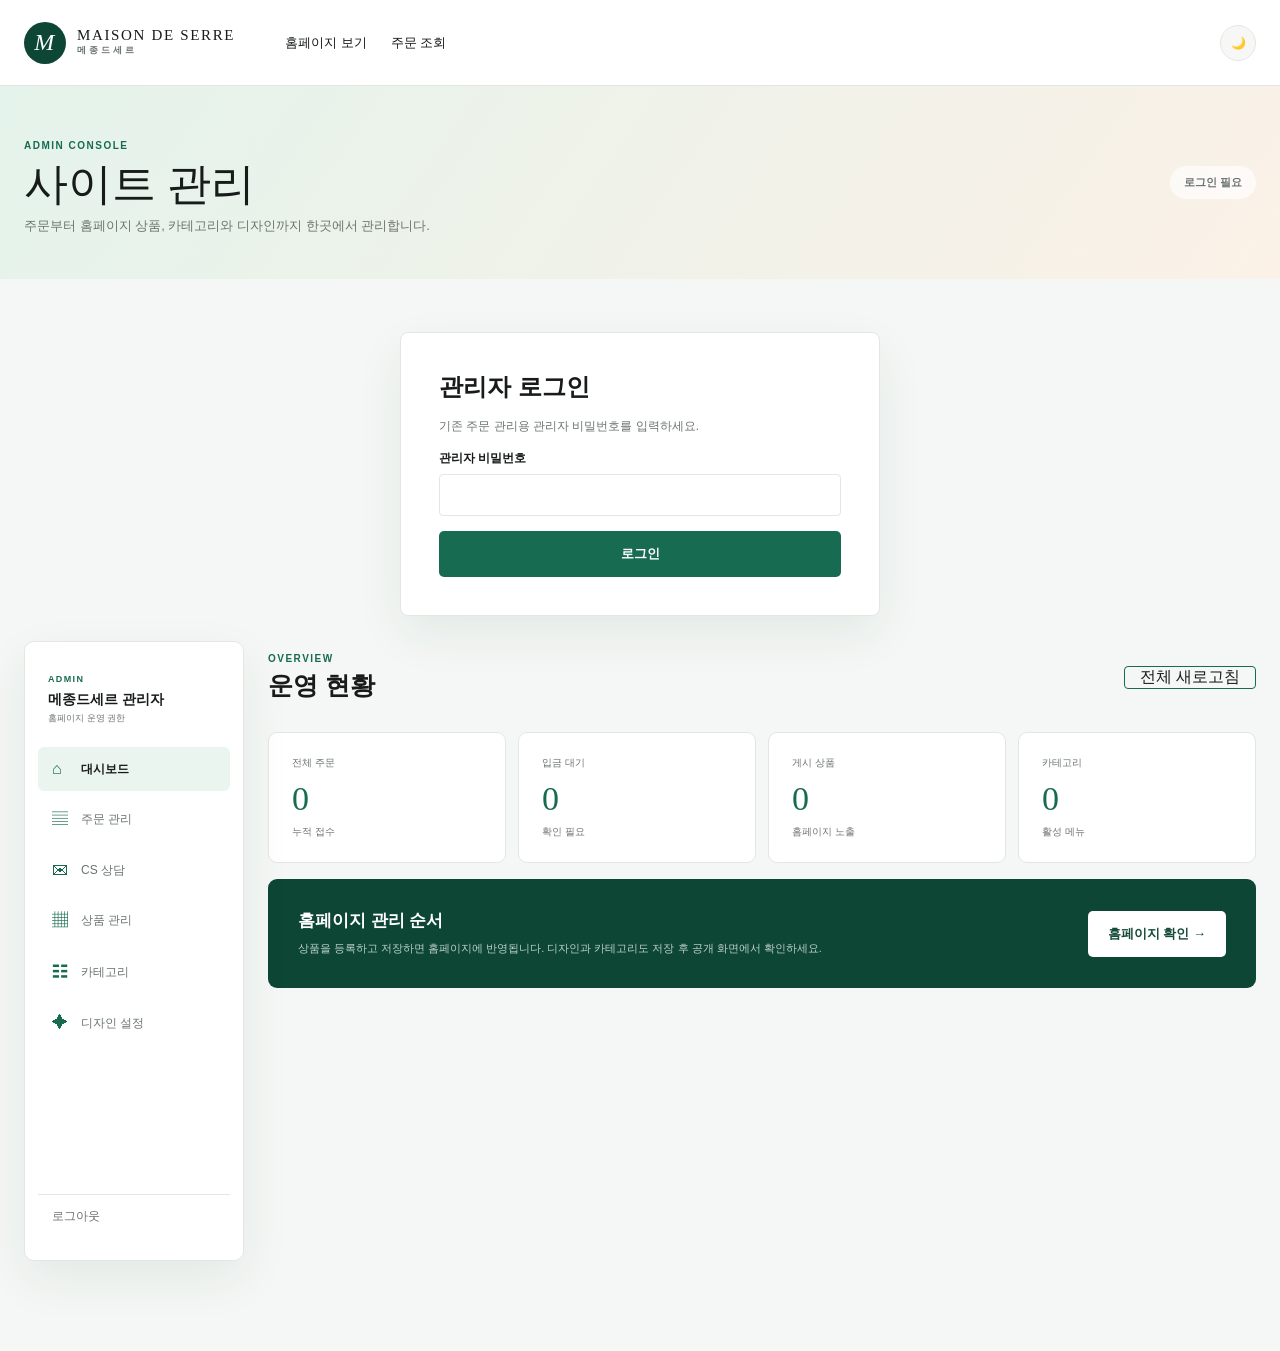
==== commit 38bf959e: "feat(admin): add CS 상담 tab that drafts Coupang replies with Claude - New "CS 상담" tab in admin.html: " ====
--- a/admin.html
+++ b/admin.html
@@ -10,15 +10,41 @@
     <section class="admin-shell">
       <form class="status-lookup admin-login" id="loginForm"><h2>관리자 로그인</h2><p>기존 주문 관리용 관리자 비밀번호를 입력하세요.</p><label>관리자 비밀번호<input type="password" id="adminKeyInput" autocomplete="current-password" required></label><button class="button primary" type="submit">로그인</button><p class="order-note error" id="loginNote" role="status" hidden></p></form>
       <div id="adminPanel" hidden>
-        <aside class="admin-sidebar"><div class="admin-user"><span>ADMIN</span><strong>메종드세르 관리자</strong><small>홈페이지 운영 권한</small></div><nav class="admin-tabs" aria-label="관리 메뉴"><button class="active" type="button" data-tab="dashboard"><span>⌂</span>대시보드</button><button type="button" data-tab="orders"><span>▤</span>주문 관리</button><button type="button" data-tab="products"><span>▦</span>상품 관리</button><button type="button" data-tab="categories"><span>☷</span>카테고리</button><button type="button" data-tab="design"><span>✦</span>디자인 설정</button></nav><button class="admin-logout" id="logoutBtn" type="button">로그아웃</button></aside>
+        <aside class="admin-sidebar"><div class="admin-user"><span>ADMIN</span><strong>메종드세르 관리자</strong><small>홈페이지 운영 권한</small></div><nav class="admin-tabs" aria-label="관리 메뉴"><button class="active" type="button" data-tab="dashboard"><span>⌂</span>대시보드</button><button type="button" data-tab="orders"><span>▤</span>주문 관리</button><button type="button" data-tab="cs"><span>✉</span>CS 상담</button><button type="button" data-tab="products"><span>▦</span>상품 관리</button><button type="button" data-tab="categories"><span>☷</span>카테고리</button><button type="button" data-tab="design"><span>✦</span>디자인 설정</button></nav><button class="admin-logout" id="logoutBtn" type="button">로그아웃</button></aside>
         <div class="admin-workspace">
           <section class="admin-pane active" data-pane="dashboard"><div class="admin-pane-head"><div><p class="eyebrow">OVERVIEW</p><h2>운영 현황</h2></div><button class="order-address-btn" id="refreshAllBtn" type="button">전체 새로고침</button></div><div class="admin-stats"><article><small>전체 주문</small><strong id="statOrders">0</strong><span>누적 접수</span></article><article><small>입금 대기</small><strong id="statPending">0</strong><span>확인 필요</span></article><article><small>게시 상품</small><strong id="statProducts">0</strong><span>홈페이지 노출</span></article><article><small>카테고리</small><strong id="statCategories">0</strong><span>활성 메뉴</span></article></div><div class="admin-guide-card"><div><h3>홈페이지 관리 순서</h3><p>상품을 등록하고 저장하면 홈페이지에 반영됩니다. 디자인과 카테고리도 저장 후 공개 화면에서 확인하세요.</p></div><a class="button primary" href="index.html" target="_blank">홈페이지 확인 →</a></div></section>
           <section class="admin-pane" data-pane="orders"><div class="admin-pane-head"><div><p class="eyebrow">ORDERS</p><h2>주문 관리</h2><span>입금 상태 변경은 고객 조회 화면에 바로 반영됩니다.</span></div><button class="order-address-btn" id="refreshOrdersBtn" type="button">새로고침</button></div><div class="admin-table-wrap"><table class="admin-table"><thead><tr><th>접수일시</th><th>이름</th><th>전화번호</th><th>주소</th><th>상품</th><th>개수</th><th>금액</th><th>수정요청</th><th>상태</th></tr></thead><tbody id="adminTableBody"></tbody></table></div><p class="status-empty" id="adminEmpty" hidden>주문 내역이 없습니다.</p></section>
+          <section class="admin-pane" data-pane="cs"><div class="admin-pane-head"><div><p class="eyebrow">CUSTOMER SERVICE</p><h2>CS 답변 초안</h2><span>쿠팡 문의를 붙여넣거나 캡처를 넣으면 상담 지침대로 답변 초안을 만듭니다. 등록·환불은 직접 처리하세요.</span></div><span class="cs-status" id="csStatus">지침 확인 중…</span></div>
+            <div class="cs-grid">
+              <form class="admin-card cs-input" id="csForm">
+                <h3 class="cs-title">문의 입력</h3>
+                <div class="cs-drop" id="csDrop" tabindex="0"><strong>캡처 붙여넣기 (Ctrl+V)</strong><span>또는 이미지를 끌어다 놓거나 <label class="cs-file">파일 선택<input type="file" id="csFile" accept="image/*" multiple></label></span><div class="cs-thumbs" id="csThumbs"></div></div>
+                <label>상품명<input type="text" id="csProduct" placeholder="예: 샤인머스캣 2kg (농가살리기)"></label>
+                <label>고객 문의 내용<textarea id="csInquiry" rows="5" placeholder="캡처만 넣었다면 비워도 됩니다."></textarea></label>
+                <label>이전 판매자 답변 / 대화 이력<textarea id="csHistory" rows="3" placeholder="같은 주문으로 이전에 주고받은 내용. 없으면 비워두세요."></textarea></label>
+                <div class="cs-row"><label>문의 차수<select id="csStage"><option value="">캡처·내용으로 판단</option><option value="첫 문의">첫 문의</option><option value="같은 주문 재문의">같은 주문 재문의</option><option value="30% 제안을 거부함">30% 제안 거부</option><option value="20% 제안을 거부함">20% 제안 거부</option></select></label><label>고객 사진<select id="csPhotos"><option value="">캡처·내용으로 판단</option><option value="사진 없음">사진 없음</option><option value="사진 3종 모두 받음">3종 모두 받음</option><option value="사진 일부만 받음">일부만 받음</option></select></label></div>
+                <label>대표님 지시 / 메모<textarea id="csMemo" rows="2" placeholder="예: 이 건은 40% 부분환불로 처리, 농가살리기 상품 맞음"></textarea></label>
+                <div class="cs-actions"><button class="cs-btn" type="button" id="csReset">새 문의</button><button class="button primary" type="submit" id="csSubmit">답변 초안 만들기</button></div>
+              </form>
+              <section class="admin-card cs-output" aria-live="polite">
+                <h3 class="cs-title">답변 초안</h3>
+                <div class="cs-empty" id="csEmpty">문의를 입력하고 <b>답변 초안 만들기</b>를 누르세요. <small>Ctrl+Enter로도 실행됩니다.</small></div>
+                <div class="cs-loading" id="csLoading" hidden><span></span>지침을 확인하며 답변을 쓰는 중입니다… (보통 20~60초)</div>
+                <div id="csResult" hidden>
+                  <div class="cs-meta" id="csMeta"></div>
+                  <textarea class="cs-answer" id="csAnswer" rows="16"></textarea>
+                  <div class="cs-actions"><span class="cs-count" id="csCount"></span><button class="cs-btn" type="button" id="csCopyAll">전체 복사</button><button class="button primary" type="button" id="csCopy">답변 본문 복사</button></div>
+                  <form class="cs-refine" id="csRefine"><input type="text" id="csRefineInput" placeholder="수정 요청 — 예: 좀 더 짧게, 후숙 안내 빼고, 30% 제안으로 바꿔줘"><button class="cs-btn" type="submit">다시 쓰기</button></form>
+                </div>
+              </section>
+            </div>
+            <details class="admin-card cs-guide" id="csGuideBox"><summary>상담 지침 <small id="csGuideMeta"></small></summary><p>Claude 프로젝트의 지침(CLAUDE.md)을 그대로 붙여넣으세요. 지침을 고치면 여기서 다시 저장하면 바로 반영됩니다. 스프레드시트 숨김 시트에만 저장되고 홈페이지에는 노출되지 않습니다.</p><textarea id="csGuide" rows="18" spellcheck="false"></textarea><div class="cs-actions"><span id="csGuideNote" role="status"></span><button class="button primary" type="button" id="csGuideSave">지침 저장</button></div></details>
+          </section>
           <section class="admin-pane" data-pane="products"><div class="admin-pane-head"><div><p class="eyebrow">PRODUCTS</p><h2>홈페이지 상품 관리</h2><span>노출 위치, 가격, 구매 링크와 이미지를 직접 관리합니다.</span></div><button class="button primary" id="addProductBtn" type="button">＋ 상품 추가</button></div><div class="admin-filter-row"><input id="productSearch" type="search" placeholder="상품명 검색"><select id="productGroupFilter" aria-label="노출 위치"><option value="">전체 위치</option><option value="new">새로 들어왔어요</option><option value="best">베스트 상품</option></select></div><div class="admin-product-list" id="productList"></div><div class="admin-savebar"><span id="productSaveNote" role="status"></span><button class="button primary" id="saveProductsBtn" type="button">상품 변경 저장</button></div></section>
           <section class="admin-pane" data-pane="categories"><div class="admin-pane-head"><div><p class="eyebrow">CATEGORIES</p><h2>카테고리 관리</h2><span>홈페이지 필터에 표시할 이름과 순서를 설정합니다.</span></div><button class="button primary" id="addCategoryBtn" type="button">＋ 카테고리 추가</button></div><div class="admin-category-list" id="categoryList"></div><div class="admin-savebar"><span id="categorySaveNote" role="status"></span><button class="button primary" id="saveCategoriesBtn" type="button">카테고리 저장</button></div></section>
           <section class="admin-pane" data-pane="design"><div class="admin-pane-head"><div><p class="eyebrow">DESIGN</p><h2>홈페이지 디자인 설정</h2><span>브랜드 색상, 상단 안내와 메인 배너를 관리합니다.</span></div><a class="order-address-btn" href="index.html" target="_blank">새 창에서 미리보기</a></div><div class="admin-design-grid"><fieldset class="admin-card"><legend>브랜드 스타일</legend><label>대표 색상<div class="admin-color-input"><input type="color" id="primaryColor"><input type="text" id="primaryColorText" maxlength="7"></div></label><label>배너 전환 시간<select id="carouselInterval"><option value="3000">3초</option><option value="5000">5초</option><option value="7000">7초</option><option value="10000">10초</option></select></label></fieldset><fieldset class="admin-card"><legend>상단 안내</legend><label>안내 문구<input type="text" id="noticeText" maxlength="60"></label><label class="admin-check"><input type="checkbox" id="showPriceTicker"> 실시간 가격 띠 표시</label></fieldset><fieldset class="admin-card admin-card-wide"><legend>메인 배너</legend><div class="admin-banner-settings" id="bannerSettings"></div></fieldset></div><div class="admin-savebar"><span id="designSaveNote" role="status"></span><button class="button primary" id="saveDesignBtn" type="button">디자인 설정 저장</button></div></section>
         </div>
       </div>
     </section>
-  </main><div class="admin-toast" id="adminToast" role="status" hidden></div><script src="./assets/admin.js"></script>
+  </main><div class="admin-toast" id="adminToast" role="status" hidden></div><script src="./assets/admin.js"></script><script src="./assets/admin-cs.js"></script>
 </body></html>
--- a/assets/site.css
+++ b/assets/site.css
@@ -100,3 +100,22 @@
   footer{padding:46px 18px 28px}.footer-links{gap:14px;font-size:10px}.footer-info{margin-top:28px;font-size:9px}
   .mobile-dock{height:62px;display:grid;grid-template-columns:repeat(5,1fr);position:fixed;left:0;right:0;bottom:0;z-index:50;padding:5px 5px max(5px,env(safe-area-inset-bottom));border-top:1px solid var(--line);background:color-mix(in srgb,var(--paper) 94%,transparent);backdrop-filter:blur(12px)}.mobile-dock a{display:flex;flex-direction:column;align-items:center;justify-content:center;gap:2px;color:var(--muted)}.mobile-dock span{font-size:17px;line-height:1}.mobile-dock b{font-size:8px}.mobile-dock .dock-shop span{width:31px;height:31px;display:grid;place-items:center;margin-top:-17px;border:3px solid var(--paper);border-radius:50%;background:var(--blue);color:#fff;font:700 15px Georgia}.mobile-dock .dock-shop b{color:var(--blue)}
 }
+/* CS 상담 탭 */
+.cs-status{padding:8px 13px;border-radius:99px;background:var(--soft);color:var(--muted);font-size:11px!important;font-weight:700;white-space:nowrap;margin:0!important}.cs-status.ok{background:var(--mint);color:var(--blue)}.cs-status.warn{background:#fff0ed;color:#bb513d}
+.cs-grid{display:grid;grid-template-columns:minmax(0,1fr) minmax(0,1.15fr);gap:12px;align-items:start}.cs-title{margin:0;font-size:14px;font-weight:800}
+.cs-input textarea,.cs-guide textarea,.cs-answer,.cs-refine input{width:100%;box-sizing:border-box;padding:11px 12px;border:1px solid var(--line);border-radius:5px;background:var(--paper);color:var(--ink);font:13px/1.65 "Noto Sans KR",sans-serif;resize:vertical}.cs-input label{display:flex;flex-direction:column;gap:5px;color:var(--muted);font-size:10px;font-weight:700}.cs-input input[type=text],.cs-input select{height:42px;padding:0 12px;border:1px solid var(--line);border-radius:5px;background:var(--paper);color:var(--ink);font-size:12px}
+.cs-row{display:grid;grid-template-columns:1fr 1fr;gap:9px}.cs-actions{display:flex;align-items:center;justify-content:flex-end;gap:8px;flex-wrap:wrap}.cs-actions>span{margin-right:auto;color:var(--muted);font-size:11px}
+.cs-drop{padding:16px;display:flex;flex-direction:column;align-items:center;gap:5px;border:1.5px dashed var(--line);border-radius:8px;background:var(--soft);color:var(--muted);font-size:11px;text-align:center;outline:0}.cs-drop strong{color:var(--ink);font-size:13px}.cs-drop.over,.cs-drop:focus{border-color:var(--blue);background:var(--mint)}.cs-file{display:inline!important;color:var(--blue)!important;text-decoration:underline;cursor:pointer;font-size:11px!important}.cs-file input{display:none}
+.cs-thumbs{display:flex;flex-wrap:wrap;gap:7px;justify-content:center}.cs-drop.has-images .cs-thumbs{margin-top:8px}.cs-thumb{width:74px;height:74px;position:relative;overflow:hidden;border:1px solid var(--line);border-radius:5px;background:var(--paper)}.cs-thumb img{width:100%;height:100%;object-fit:cover;object-position:top}.cs-thumb button{position:absolute;top:3px;right:3px;width:20px;height:20px;padding:0;border:0;border-radius:50%;background:#10251dcc;color:#fff;font-size:13px;line-height:20px;cursor:pointer}.cs-thumb em{position:absolute;left:3px;bottom:3px;padding:1px 5px;border-radius:3px;background:#10251dcc;color:#fff;font-size:9px;font-style:normal}
+.cs-output{position:sticky;top:74px}.cs-empty{padding:50px 20px;color:var(--muted);font-size:13px;text-align:center;line-height:1.8}.cs-empty small{display:block;font-size:11px}
+.cs-loading{padding:40px 20px;display:flex;align-items:center;justify-content:center;gap:10px;color:var(--blue);font-size:12px}.cs-loading span{width:16px;height:16px;border:2px solid var(--mint);border-top-color:var(--blue);border-radius:50%;animation:cs-spin .8s linear infinite}@keyframes cs-spin{to{transform:rotate(360deg)}}
+#csResult{display:flex;flex-direction:column;gap:11px}#csResult[hidden]{display:none}#csResult.dim{opacity:.45;pointer-events:none}
+.cs-meta{padding:11px 13px;border-radius:6px;background:var(--mint);font-size:12px;font-weight:700}.cs-meta p{margin:0}.cs-meta p+p{margin-top:4px}.cs-meta .warn{color:#bb513d}.cs-meta .check{color:#a5620e;font-weight:600}
+.cs-answer{min-height:340px;font-size:13.5px;line-height:1.8}.cs-refine{display:flex;gap:7px}.cs-refine input{height:42px;padding:0 12px}
+.cs-guide{margin-top:12px}.cs-guide summary{font-size:14px;font-weight:800;cursor:pointer}.cs-guide summary small{color:var(--muted);font-weight:400;font-size:11px}.cs-guide p{margin:0;color:var(--muted);font-size:11px;line-height:1.7}.cs-guide textarea{font:12px/1.6 ui-monospace,Menlo,monospace}
+@media(max-width:900px){.cs-grid{grid-template-columns:1fr}.cs-output{position:static}}
+@media(max-width:600px){.cs-row{grid-template-columns:1fr}.cs-pane-head .cs-status{display:none}}
+.cs-btn{height:46px;padding:0 18px;flex:none;border:1px solid var(--blue);border-radius:5px;background:var(--paper);color:var(--blue);font-size:13px;font-weight:700;white-space:nowrap;cursor:pointer}.cs-btn:hover{background:var(--mint)}.cs-refine .cs-btn{height:42px}
+.cs-loading[hidden],.cs-meta[hidden]{display:none}
+#loginForm[hidden]{display:none}
+@media(max-width:900px){.admin-shell>#adminPanel{grid-template-columns:minmax(0,1fr)}.admin-sidebar{min-width:0}}
